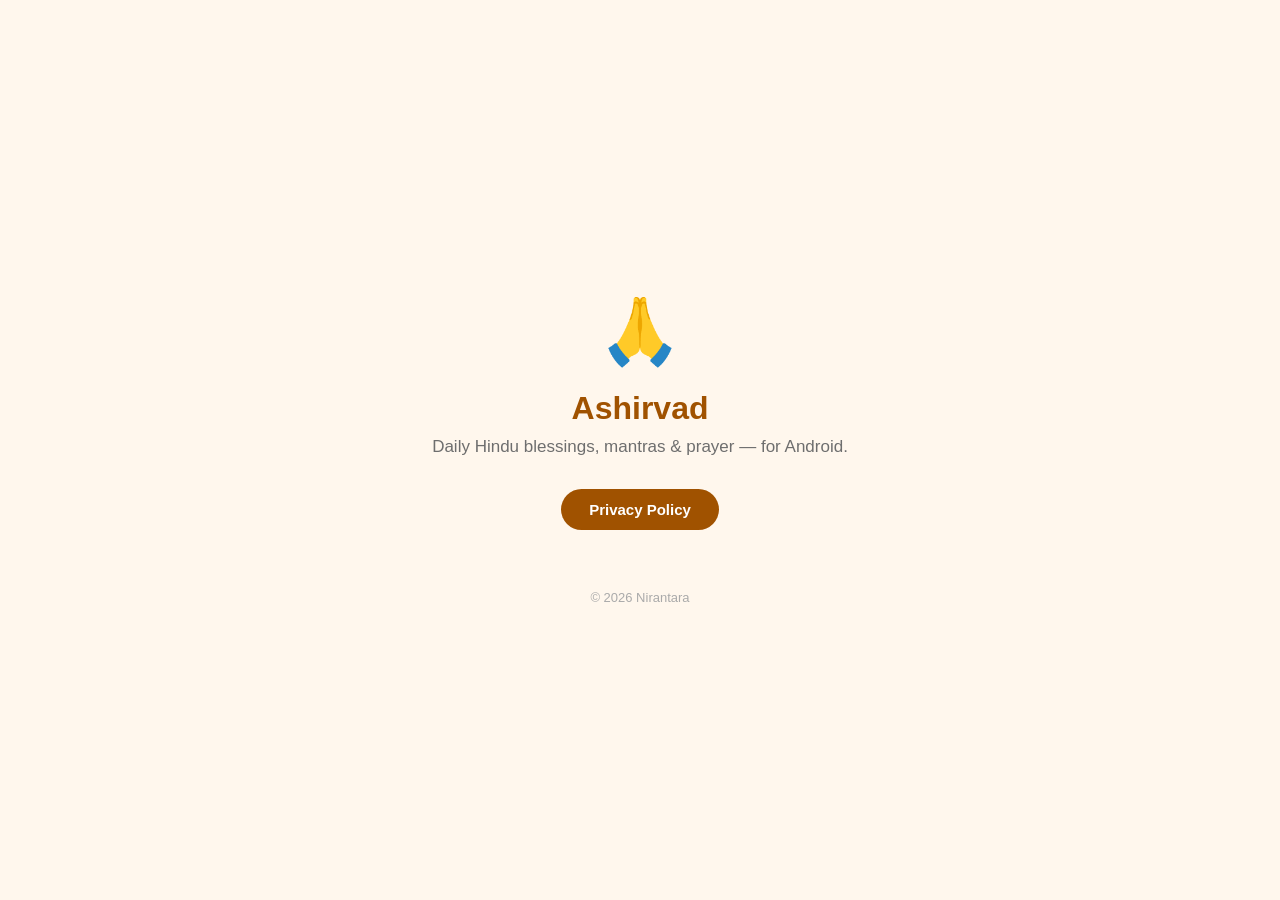
==== index.html @ 9d5309eb "Move privacy policy to /ashirvad/privacy/" ====
<!DOCTYPE html>
<html lang="en">
<head>
  <meta charset="UTF-8" />
  <meta name="viewport" content="width=device-width, initial-scale=1.0" />
  <title>Nirantara — Ashirvad Daily Blessings</title>
  <style>
    *, *::before, *::after { box-sizing: border-box; margin: 0; padding: 0; }
    body {
      font-family: -apple-system, BlinkMacSystemFont, 'Segoe UI', Roboto, sans-serif;
      background: #FFF7ED;
      color: #1A1A1A;
      min-height: 100vh;
      display: flex;
      flex-direction: column;
      align-items: center;
      justify-content: center;
      text-align: center;
      padding: 40px 24px;
    }
    .emoji { font-size: 64px; margin-bottom: 20px; }
    h1 { font-size: 32px; font-weight: 700; color: #A05200; margin-bottom: 10px; }
    p { font-size: 17px; color: #6E6E6E; margin-bottom: 32px; }
    a {
      display: inline-block;
      background: #A05200;
      color: #fff;
      padding: 12px 28px;
      border-radius: 999px;
      text-decoration: none;
      font-size: 15px;
      font-weight: 600;
    }
    footer { margin-top: 60px; font-size: 13px; color: #AAAAAA; }
  </style>
</head>
<body>
  <div class="emoji">🙏</div>
  <h1>Ashirvad</h1>
  <p>Daily Hindu blessings, mantras &amp; prayer — for Android.</p>
  <a href="/ashirvad/privacy/">Privacy Policy</a>
  <footer>© 2026 Nirantara</footer>
</body>
</html>
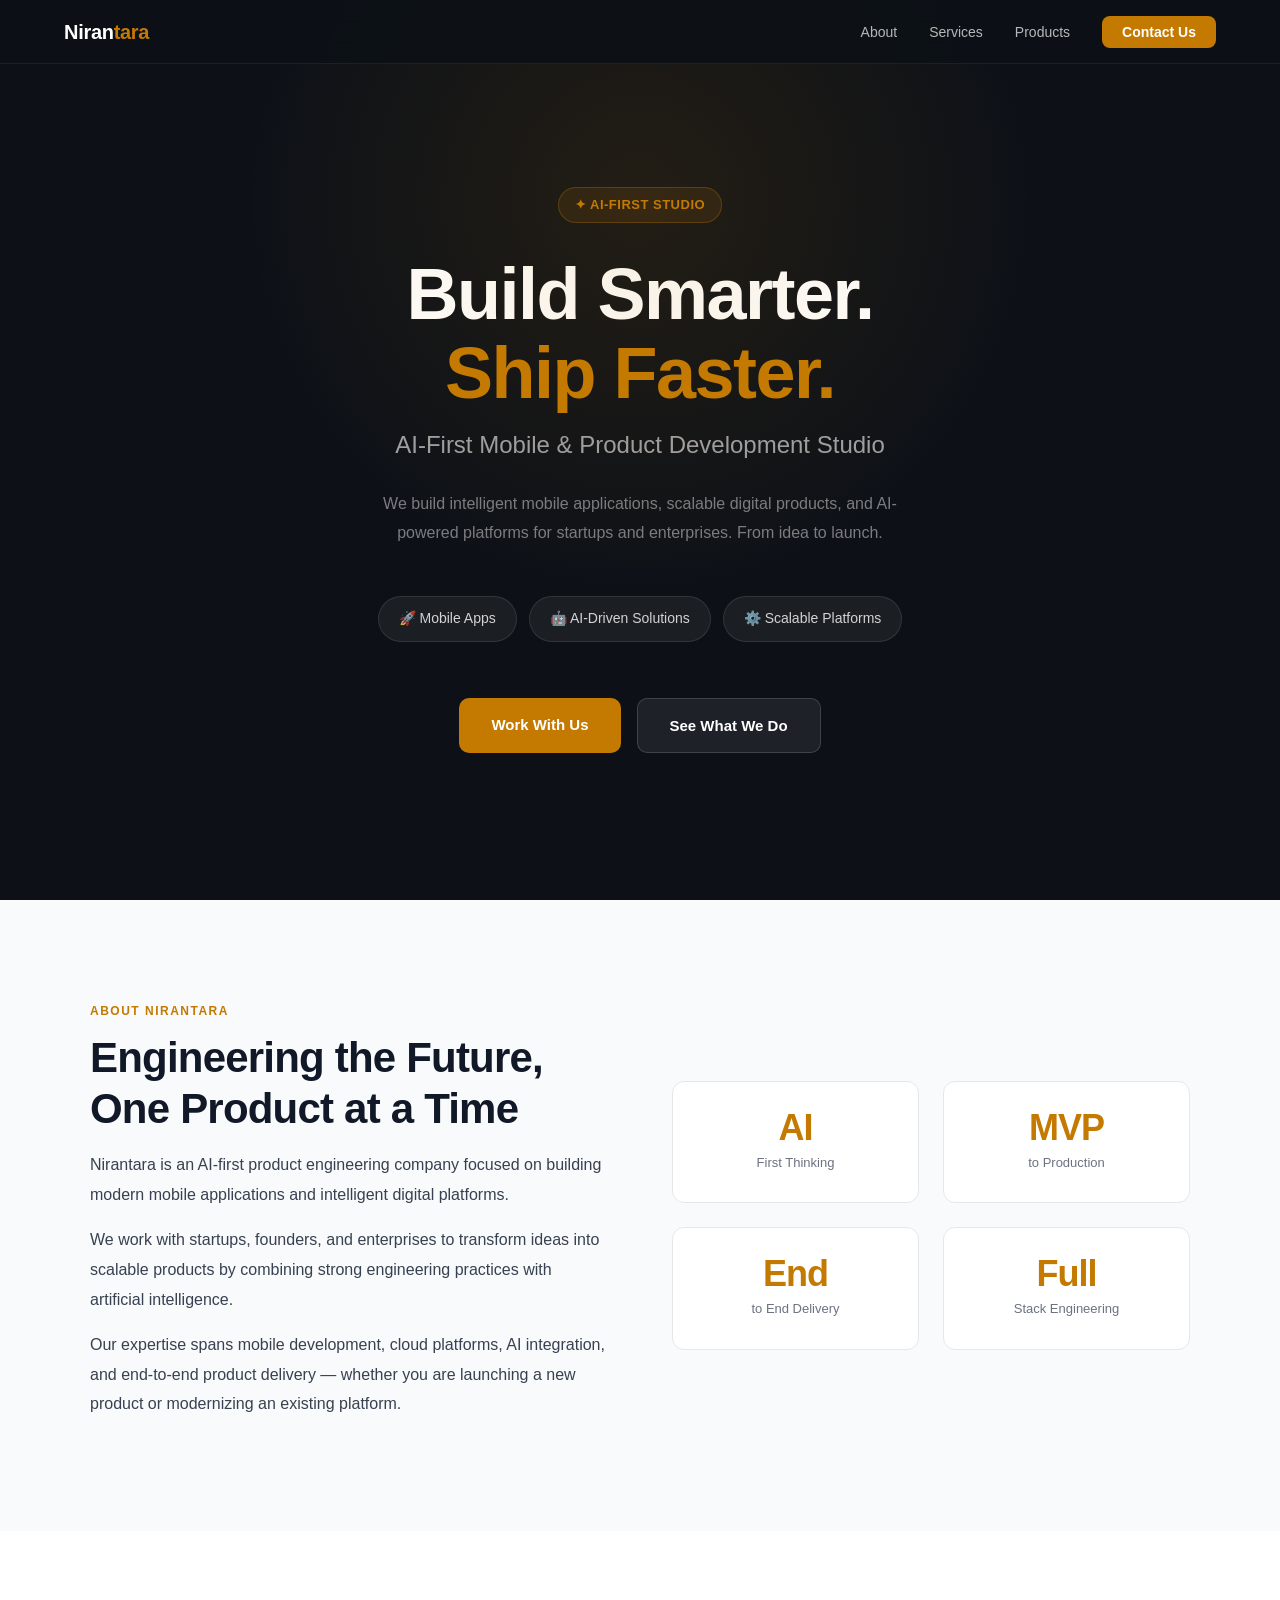
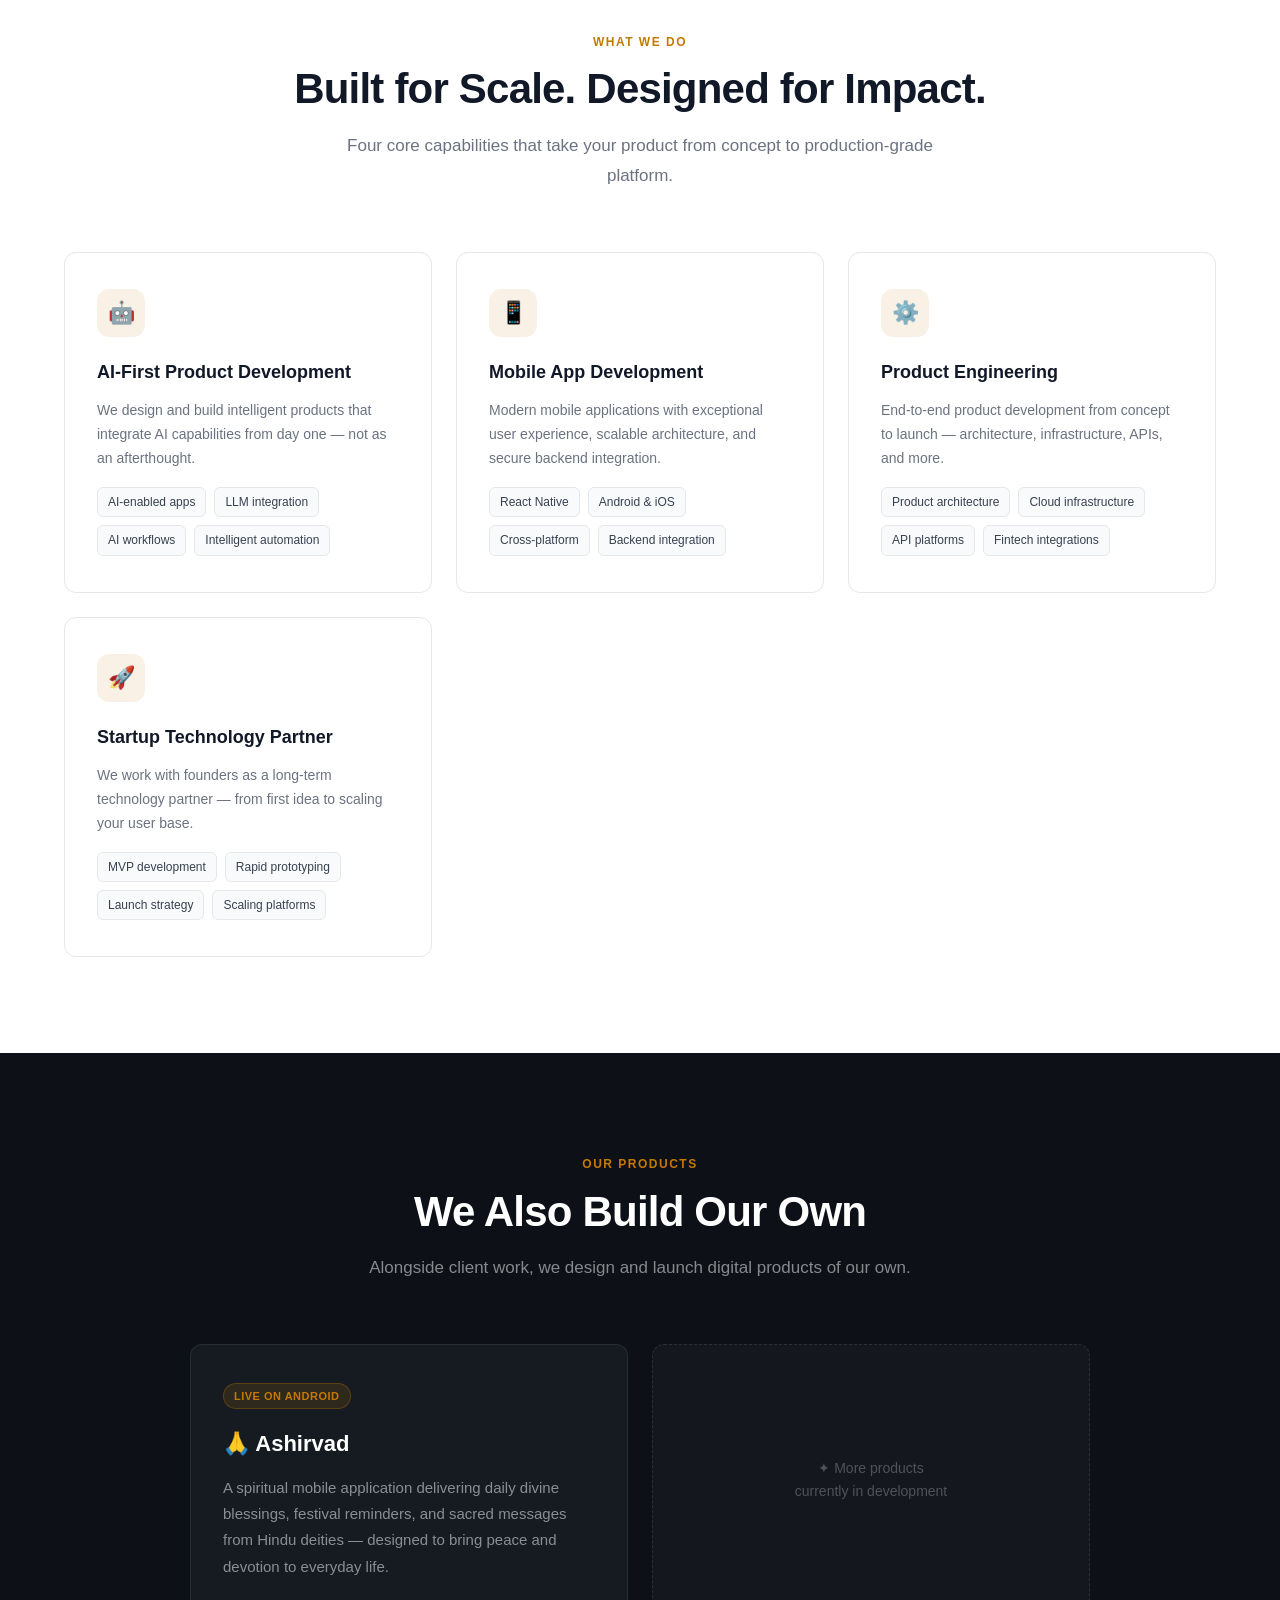
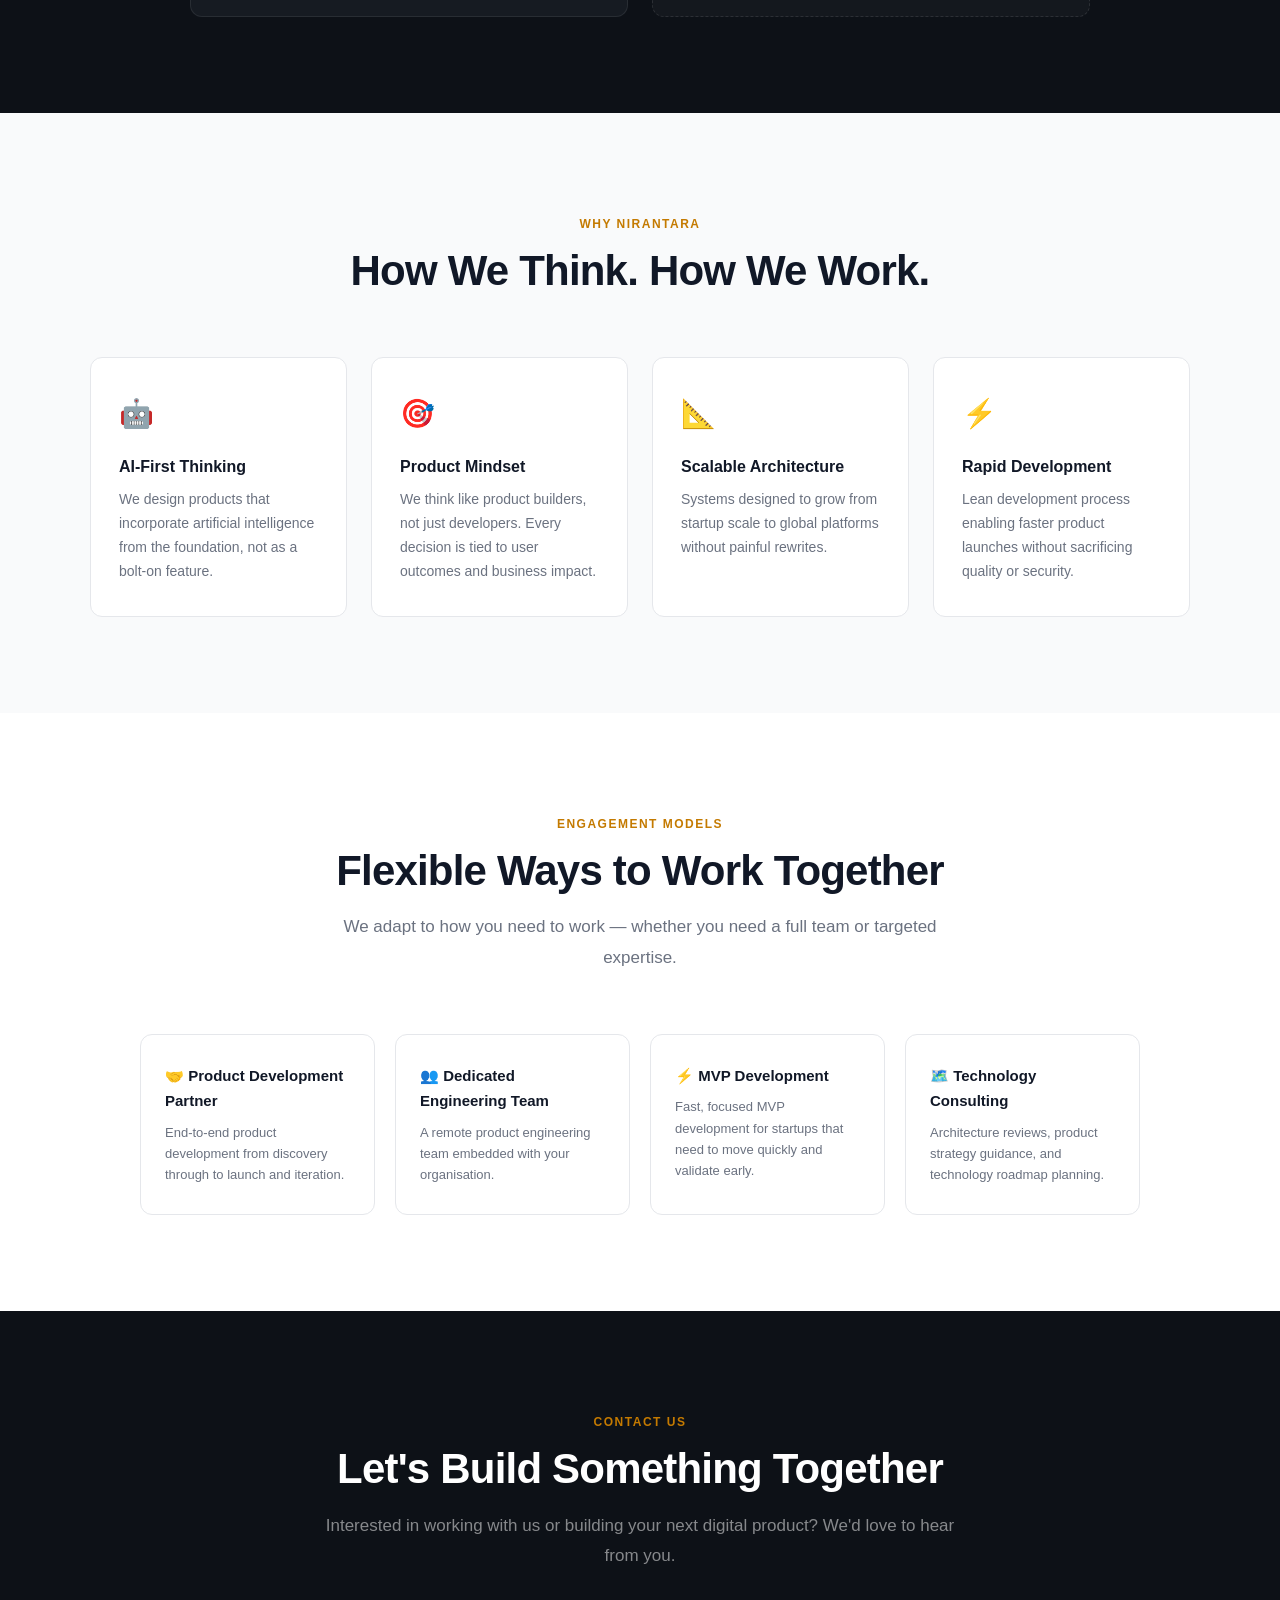
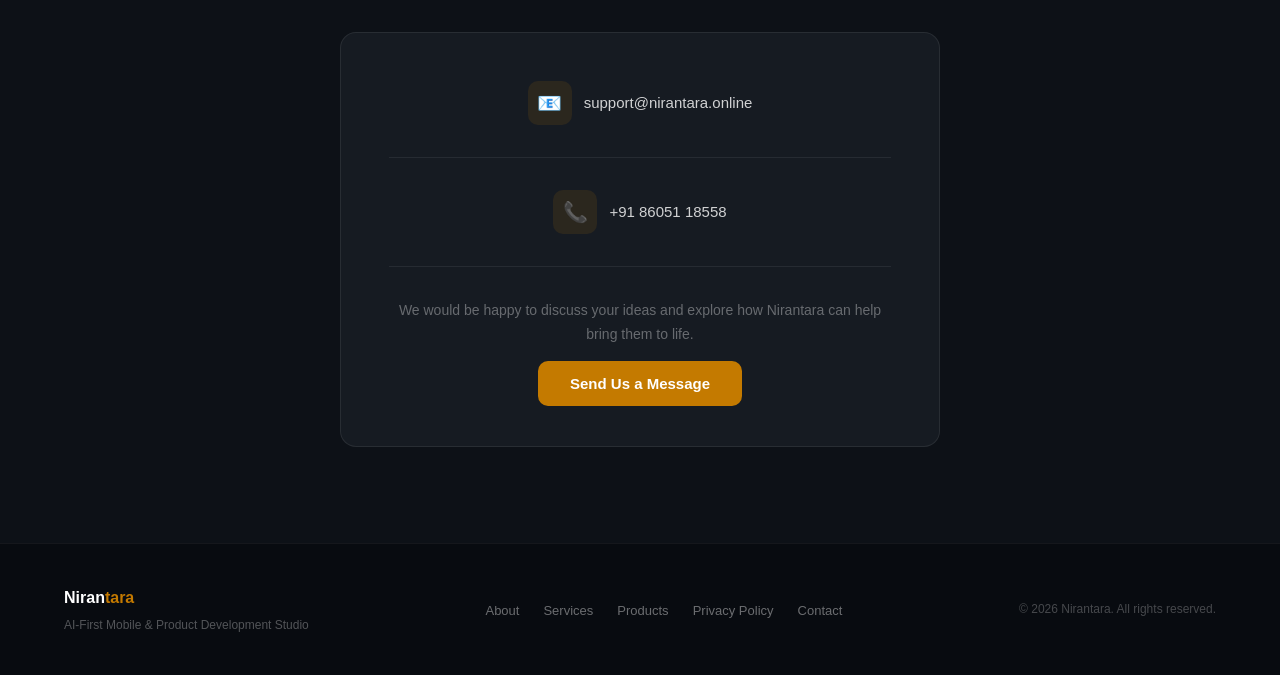
==== commit 745bd225: "Launch Nirantara landing page — AI-First Studio" ====
--- a/index.html
+++ b/index.html
@@ -3,42 +3,848 @@
 <head>
   <meta charset="UTF-8" />
   <meta name="viewport" content="width=device-width, initial-scale=1.0" />
-  <title>Nirantara — Ashirvad Daily Blessings</title>
+  <meta name="description" content="Nirantara — AI-First Mobile & Product Development Studio. We build intelligent mobile applications, scalable digital products, and AI-powered platforms." />
+  <title>Nirantara — AI-First Mobile & Product Development Studio</title>
   <style>
     *, *::before, *::after { box-sizing: border-box; margin: 0; padding: 0; }
+
+    :root {
+      --brand: #C47A00;
+      --brand-dark: #8B5500;
+      --dark: #0D1117;
+      --dark2: #161B22;
+      --dark3: #1F2937;
+      --light: #F9FAFB;
+      --muted: #6B7280;
+      --border: #E5E7EB;
+      --white: #FFFFFF;
+      --radius: 12px;
+    }
+
+    html { scroll-behavior: smooth; }
+
     body {
-      font-family: -apple-system, BlinkMacSystemFont, 'Segoe UI', Roboto, sans-serif;
-      background: #FFF7ED;
-      color: #1A1A1A;
+      font-family: -apple-system, BlinkMacSystemFont, 'Segoe UI', Roboto, 'Helvetica Neue', sans-serif;
+      background: var(--white);
+      color: #111827;
+      line-height: 1.7;
+      -webkit-font-smoothing: antialiased;
+    }
+
+    /* ── NAV ── */
+    nav {
+      position: fixed;
+      top: 0; left: 0; right: 0;
+      z-index: 100;
+      background: rgba(13,17,23,0.95);
+      backdrop-filter: blur(12px);
+      border-bottom: 1px solid rgba(255,255,255,0.07);
+      padding: 0 5%;
+      height: 64px;
+      display: flex;
+      align-items: center;
+      justify-content: space-between;
+    }
+
+    .nav-logo {
+      font-size: 20px;
+      font-weight: 700;
+      color: var(--white);
+      text-decoration: none;
+      letter-spacing: -0.3px;
+    }
+
+    .nav-logo span { color: var(--brand); }
+
+    .nav-links {
+      display: flex;
+      gap: 32px;
+      list-style: none;
+    }
+
+    .nav-links a {
+      color: rgba(255,255,255,0.7);
+      text-decoration: none;
+      font-size: 14px;
+      font-weight: 500;
+      transition: color 0.2s;
+    }
+
+    .nav-links a:hover { color: var(--white); }
+
+    .nav-cta {
+      background: var(--brand);
+      color: var(--white) !important;
+      padding: 8px 20px;
+      border-radius: 8px;
+      font-weight: 600 !important;
+    }
+
+    .nav-cta:hover { background: var(--brand-dark); color: var(--white) !important; }
+
+    /* ── HERO ── */
+    .hero {
+      background: var(--dark);
       min-height: 100vh;
       display: flex;
       flex-direction: column;
       align-items: center;
       justify-content: center;
       text-align: center;
-      padding: 40px 24px;
-    }
-    .emoji { font-size: 64px; margin-bottom: 20px; }
-    h1 { font-size: 32px; font-weight: 700; color: #A05200; margin-bottom: 10px; }
-    p { font-size: 17px; color: #6E6E6E; margin-bottom: 32px; }
-    a {
-      display: inline-block;
-      background: #A05200;
-      color: #fff;
-      padding: 12px 28px;
+      padding: 120px 5% 80px;
+      position: relative;
+      overflow: hidden;
+    }
+
+    .hero::before {
+      content: '';
+      position: absolute;
+      top: -200px; left: 50%;
+      transform: translateX(-50%);
+      width: 800px; height: 800px;
+      background: radial-gradient(ellipse, rgba(196,122,0,0.12) 0%, transparent 70%);
+      pointer-events: none;
+    }
+
+    .hero-badge {
+      display: inline-flex;
+      align-items: center;
+      gap: 8px;
+      background: rgba(196,122,0,0.12);
+      border: 1px solid rgba(196,122,0,0.3);
+      color: var(--brand);
+      font-size: 13px;
+      font-weight: 600;
+      padding: 6px 16px;
       border-radius: 999px;
+      margin-bottom: 32px;
+      letter-spacing: 0.5px;
+      text-transform: uppercase;
+    }
+
+    .hero h1 {
+      font-size: clamp(36px, 6vw, 72px);
+      font-weight: 800;
+      color: var(--white);
+      letter-spacing: -1.5px;
+      line-height: 1.1;
+      margin-bottom: 12px;
+    }
+
+    .hero h1 span { color: var(--brand); }
+
+    .hero-sub {
+      font-size: clamp(18px, 2.5vw, 24px);
+      color: rgba(255,255,255,0.6);
+      font-weight: 400;
+      margin-bottom: 24px;
+      max-width: 640px;
+    }
+
+    .hero-desc {
+      font-size: 16px;
+      color: rgba(255,255,255,0.45);
+      max-width: 560px;
+      margin-bottom: 48px;
+      line-height: 1.8;
+    }
+
+    .hero-pills {
+      display: flex;
+      gap: 12px;
+      flex-wrap: wrap;
+      justify-content: center;
+      margin-bottom: 56px;
+    }
+
+    .hero-pill {
+      background: rgba(255,255,255,0.06);
+      border: 1px solid rgba(255,255,255,0.1);
+      color: rgba(255,255,255,0.8);
+      padding: 10px 20px;
+      border-radius: 999px;
+      font-size: 14px;
+      font-weight: 500;
+    }
+
+    .hero-actions {
+      display: flex;
+      gap: 16px;
+      flex-wrap: wrap;
+      justify-content: center;
+    }
+
+    .btn-primary {
+      background: var(--brand);
+      color: var(--white);
+      padding: 14px 32px;
+      border-radius: 10px;
       text-decoration: none;
       font-size: 15px;
       font-weight: 600;
-    }
-    footer { margin-top: 60px; font-size: 13px; color: #AAAAAA; }
+      transition: background 0.2s, transform 0.15s;
+    }
+
+    .btn-primary:hover { background: var(--brand-dark); transform: translateY(-1px); }
+
+    .btn-ghost {
+      background: rgba(255,255,255,0.07);
+      border: 1px solid rgba(255,255,255,0.15);
+      color: var(--white);
+      padding: 14px 32px;
+      border-radius: 10px;
+      text-decoration: none;
+      font-size: 15px;
+      font-weight: 600;
+      transition: background 0.2s;
+    }
+
+    .btn-ghost:hover { background: rgba(255,255,255,0.12); }
+
+    /* ── SECTION BASE ── */
+    section { padding: 96px 5%; }
+
+    .section-label {
+      display: inline-block;
+      font-size: 12px;
+      font-weight: 700;
+      letter-spacing: 1.5px;
+      text-transform: uppercase;
+      color: var(--brand);
+      margin-bottom: 12px;
+    }
+
+    .section-title {
+      font-size: clamp(28px, 4vw, 42px);
+      font-weight: 800;
+      letter-spacing: -0.8px;
+      line-height: 1.2;
+      margin-bottom: 16px;
+      color: #111827;
+    }
+
+    .section-desc {
+      font-size: 17px;
+      color: var(--muted);
+      max-width: 640px;
+      line-height: 1.8;
+    }
+
+    .section-header { margin-bottom: 60px; }
+
+    .center { text-align: center; }
+    .center .section-desc { margin: 0 auto; }
+
+    /* ── ABOUT ── */
+    .about { background: var(--light); }
+
+    .about-grid {
+      display: grid;
+      grid-template-columns: 1fr 1fr;
+      gap: 64px;
+      align-items: center;
+      max-width: 1100px;
+      margin: 0 auto;
+    }
+
+    .about-text p {
+      font-size: 16px;
+      color: #374151;
+      margin-bottom: 16px;
+      line-height: 1.85;
+    }
+
+    .about-stats {
+      display: grid;
+      grid-template-columns: 1fr 1fr;
+      gap: 24px;
+    }
+
+    .stat-card {
+      background: var(--white);
+      border: 1px solid var(--border);
+      border-radius: var(--radius);
+      padding: 28px 24px;
+      text-align: center;
+    }
+
+    .stat-card .stat-num {
+      font-size: 36px;
+      font-weight: 800;
+      color: var(--brand);
+      letter-spacing: -1px;
+      line-height: 1;
+      margin-bottom: 6px;
+    }
+
+    .stat-card .stat-label {
+      font-size: 13px;
+      color: var(--muted);
+      font-weight: 500;
+    }
+
+    /* ── SERVICES ── */
+    .services-grid {
+      display: grid;
+      grid-template-columns: repeat(auto-fit, minmax(280px, 1fr));
+      gap: 24px;
+      max-width: 1200px;
+      margin: 0 auto;
+    }
+
+    .service-card {
+      background: var(--white);
+      border: 1px solid var(--border);
+      border-radius: var(--radius);
+      padding: 36px 32px;
+      transition: box-shadow 0.2s, border-color 0.2s;
+    }
+
+    .service-card:hover {
+      box-shadow: 0 8px 32px rgba(0,0,0,0.08);
+      border-color: rgba(196,122,0,0.3);
+    }
+
+    .service-icon {
+      width: 48px;
+      height: 48px;
+      background: rgba(196,122,0,0.1);
+      border-radius: 12px;
+      display: flex;
+      align-items: center;
+      justify-content: center;
+      font-size: 22px;
+      margin-bottom: 20px;
+    }
+
+    .service-card h3 {
+      font-size: 18px;
+      font-weight: 700;
+      margin-bottom: 12px;
+      color: #111827;
+    }
+
+    .service-card .desc {
+      font-size: 14px;
+      color: var(--muted);
+      margin-bottom: 16px;
+      line-height: 1.7;
+    }
+
+    .service-tags {
+      display: flex;
+      flex-wrap: wrap;
+      gap: 8px;
+      margin-top: 16px;
+    }
+
+    .tag {
+      background: var(--light);
+      border: 1px solid var(--border);
+      color: #374151;
+      font-size: 12px;
+      font-weight: 500;
+      padding: 4px 10px;
+      border-radius: 6px;
+    }
+
+    /* ── PRODUCTS ── */
+    .products { background: var(--dark); }
+
+    .products .section-title { color: var(--white); }
+    .products .section-desc { color: rgba(255,255,255,0.5); }
+    .products .section-label { color: var(--brand); }
+
+    .products-grid {
+      display: grid;
+      grid-template-columns: repeat(auto-fit, minmax(300px, 1fr));
+      gap: 24px;
+      max-width: 900px;
+      margin: 0 auto;
+    }
+
+    .product-card {
+      background: var(--dark2);
+      border: 1px solid rgba(255,255,255,0.08);
+      border-radius: var(--radius);
+      padding: 36px 32px;
+      transition: border-color 0.2s;
+    }
+
+    .product-card:hover { border-color: rgba(196,122,0,0.4); }
+
+    .product-badge {
+      display: inline-block;
+      background: rgba(196,122,0,0.15);
+      border: 1px solid rgba(196,122,0,0.3);
+      color: var(--brand);
+      font-size: 11px;
+      font-weight: 700;
+      padding: 3px 10px;
+      border-radius: 999px;
+      margin-bottom: 16px;
+      text-transform: uppercase;
+      letter-spacing: 0.5px;
+    }
+
+    .product-card h3 {
+      font-size: 22px;
+      font-weight: 700;
+      color: var(--white);
+      margin-bottom: 12px;
+    }
+
+    .product-card p {
+      font-size: 15px;
+      color: rgba(255,255,255,0.5);
+      line-height: 1.75;
+    }
+
+    .product-coming {
+      background: rgba(255,255,255,0.03);
+      border: 1px dashed rgba(255,255,255,0.1);
+      border-radius: var(--radius);
+      padding: 36px 32px;
+      display: flex;
+      align-items: center;
+      justify-content: center;
+    }
+
+    .product-coming p {
+      font-size: 14px;
+      color: rgba(255,255,255,0.25);
+      text-align: center;
+    }
+
+    /* ── WHY ── */
+    .why { background: var(--light); }
+
+    .why-grid {
+      display: grid;
+      grid-template-columns: repeat(auto-fit, minmax(220px, 1fr));
+      gap: 24px;
+      max-width: 1100px;
+      margin: 0 auto;
+    }
+
+    .why-card {
+      background: var(--white);
+      border: 1px solid var(--border);
+      border-radius: var(--radius);
+      padding: 32px 28px;
+    }
+
+    .why-icon {
+      font-size: 28px;
+      margin-bottom: 16px;
+    }
+
+    .why-card h3 {
+      font-size: 16px;
+      font-weight: 700;
+      margin-bottom: 8px;
+      color: #111827;
+    }
+
+    .why-card p {
+      font-size: 14px;
+      color: var(--muted);
+      line-height: 1.7;
+    }
+
+    /* ── ENGAGEMENT ── */
+    .engagement-grid {
+      display: grid;
+      grid-template-columns: repeat(auto-fit, minmax(220px, 1fr));
+      gap: 20px;
+      max-width: 1000px;
+      margin: 0 auto;
+    }
+
+    .engagement-card {
+      border: 1px solid var(--border);
+      border-radius: var(--radius);
+      padding: 28px 24px;
+      transition: border-color 0.2s, background 0.2s;
+    }
+
+    .engagement-card:hover {
+      background: var(--light);
+      border-color: rgba(196,122,0,0.3);
+    }
+
+    .engagement-card h3 {
+      font-size: 15px;
+      font-weight: 700;
+      color: #111827;
+      margin-bottom: 8px;
+    }
+
+    .engagement-card p {
+      font-size: 13px;
+      color: var(--muted);
+      line-height: 1.65;
+    }
+
+    /* ── CONTACT ── */
+    .contact { background: var(--dark); }
+
+    .contact .section-title { color: var(--white); }
+    .contact .section-desc { color: rgba(255,255,255,0.5); }
+    .contact .section-label { color: var(--brand); }
+
+    .contact-box {
+      max-width: 600px;
+      margin: 0 auto;
+      background: var(--dark2);
+      border: 1px solid rgba(255,255,255,0.08);
+      border-radius: 16px;
+      padding: 48px;
+      text-align: center;
+    }
+
+    .contact-item {
+      display: flex;
+      align-items: center;
+      justify-content: center;
+      gap: 12px;
+      margin-bottom: 20px;
+    }
+
+    .contact-item:last-child { margin-bottom: 0; }
+
+    .contact-icon {
+      font-size: 20px;
+      width: 44px;
+      height: 44px;
+      background: rgba(196,122,0,0.12);
+      border-radius: 10px;
+      display: flex;
+      align-items: center;
+      justify-content: center;
+      flex-shrink: 0;
+    }
+
+    .contact-item a {
+      color: rgba(255,255,255,0.8);
+      text-decoration: none;
+      font-size: 15px;
+      font-weight: 500;
+      transition: color 0.2s;
+    }
+
+    .contact-item a:hover { color: var(--brand); }
+
+    .contact-divider {
+      border: none;
+      border-top: 1px solid rgba(255,255,255,0.07);
+      margin: 32px 0;
+    }
+
+    .contact-cta-text {
+      font-size: 14px;
+      color: rgba(255,255,255,0.35);
+      margin-bottom: 24px;
+    }
+
+    /* ── FOOTER ── */
+    footer {
+      background: #080B10;
+      padding: 40px 5%;
+      display: flex;
+      align-items: center;
+      justify-content: space-between;
+      flex-wrap: wrap;
+      gap: 16px;
+      border-top: 1px solid rgba(255,255,255,0.05);
+    }
+
+    .footer-logo {
+      font-size: 16px;
+      font-weight: 700;
+      color: var(--white);
+      text-decoration: none;
+    }
+
+    .footer-logo span { color: var(--brand); }
+
+    .footer-tagline {
+      font-size: 12px;
+      color: rgba(255,255,255,0.3);
+      margin-top: 4px;
+    }
+
+    .footer-links {
+      display: flex;
+      gap: 24px;
+      list-style: none;
+    }
+
+    .footer-links a {
+      font-size: 13px;
+      color: rgba(255,255,255,0.4);
+      text-decoration: none;
+      transition: color 0.2s;
+    }
+
+    .footer-links a:hover { color: rgba(255,255,255,0.8); }
+
+    .footer-copy {
+      font-size: 12px;
+      color: rgba(255,255,255,0.25);
+    }
+
+    /* ── RESPONSIVE ── */
+    @media (max-width: 768px) {
+      nav { padding: 0 20px; }
+      .nav-links { display: none; }
+      section { padding: 72px 20px; }
+      .about-grid { grid-template-columns: 1fr; gap: 40px; }
+      .about-stats { grid-template-columns: 1fr 1fr; }
+      .contact-box { padding: 32px 24px; }
+      footer { flex-direction: column; text-align: center; align-items: center; }
+      .footer-links { flex-wrap: wrap; justify-content: center; }
+    }
   </style>
 </head>
 <body>
-  <div class="emoji">🙏</div>
-  <h1>Ashirvad</h1>
-  <p>Daily Hindu blessings, mantras &amp; prayer — for Android.</p>
-  <a href="/ashirvad/privacy/">Privacy Policy</a>
-  <footer>© 2026 Nirantara</footer>
+
+<!-- NAV -->
+<nav>
+  <a href="#" class="nav-logo">Niran<span>tara</span></a>
+  <ul class="nav-links">
+    <li><a href="#about">About</a></li>
+    <li><a href="#services">Services</a></li>
+    <li><a href="#products">Products</a></li>
+    <li><a href="#contact" class="nav-cta">Contact Us</a></li>
+  </ul>
+</nav>
+
+<!-- HERO -->
+<section class="hero">
+  <div class="hero-badge">✦ AI-First Studio</div>
+  <h1>Build Smarter.<br><span>Ship Faster.</span></h1>
+  <p class="hero-sub">AI-First Mobile &amp; Product Development Studio</p>
+  <p class="hero-desc">We build intelligent mobile applications, scalable digital products, and AI-powered platforms for startups and enterprises. From idea to launch.</p>
+  <div class="hero-pills">
+    <span class="hero-pill">🚀 Mobile Apps</span>
+    <span class="hero-pill">🤖 AI-Driven Solutions</span>
+    <span class="hero-pill">⚙️ Scalable Platforms</span>
+  </div>
+  <div class="hero-actions">
+    <a href="#contact" class="btn-primary">Work With Us</a>
+    <a href="#services" class="btn-ghost">See What We Do</a>
+  </div>
+</section>
+
+<!-- ABOUT -->
+<section class="about" id="about">
+  <div class="about-grid">
+    <div class="about-text">
+      <span class="section-label">About Nirantara</span>
+      <h2 class="section-title">Engineering the Future,<br>One Product at a Time</h2>
+      <p>Nirantara is an AI-first product engineering company focused on building modern mobile applications and intelligent digital platforms.</p>
+      <p>We work with startups, founders, and enterprises to transform ideas into scalable products by combining strong engineering practices with artificial intelligence.</p>
+      <p>Our expertise spans mobile development, cloud platforms, AI integration, and end-to-end product delivery — whether you are launching a new product or modernizing an existing platform.</p>
+    </div>
+    <div class="about-stats">
+      <div class="stat-card">
+        <div class="stat-num">AI</div>
+        <div class="stat-label">First Thinking</div>
+      </div>
+      <div class="stat-card">
+        <div class="stat-num">MVP</div>
+        <div class="stat-label">to Production</div>
+      </div>
+      <div class="stat-card">
+        <div class="stat-num">End</div>
+        <div class="stat-label">to End Delivery</div>
+      </div>
+      <div class="stat-card">
+        <div class="stat-num">Full</div>
+        <div class="stat-label">Stack Engineering</div>
+      </div>
+    </div>
+  </div>
+</section>
+
+<!-- SERVICES -->
+<section id="services">
+  <div class="section-header center">
+    <span class="section-label">What We Do</span>
+    <h2 class="section-title">Built for Scale. Designed for Impact.</h2>
+    <p class="section-desc">Four core capabilities that take your product from concept to production-grade platform.</p>
+  </div>
+  <div class="services-grid">
+
+    <div class="service-card">
+      <div class="service-icon">🤖</div>
+      <h3>AI-First Product Development</h3>
+      <p class="desc">We design and build intelligent products that integrate AI capabilities from day one — not as an afterthought.</p>
+      <div class="service-tags">
+        <span class="tag">AI-enabled apps</span>
+        <span class="tag">LLM integration</span>
+        <span class="tag">AI workflows</span>
+        <span class="tag">Intelligent automation</span>
+      </div>
+    </div>
+
+    <div class="service-card">
+      <div class="service-icon">📱</div>
+      <h3>Mobile App Development</h3>
+      <p class="desc">Modern mobile applications with exceptional user experience, scalable architecture, and secure backend integration.</p>
+      <div class="service-tags">
+        <span class="tag">React Native</span>
+        <span class="tag">Android &amp; iOS</span>
+        <span class="tag">Cross-platform</span>
+        <span class="tag">Backend integration</span>
+      </div>
+    </div>
+
+    <div class="service-card">
+      <div class="service-icon">⚙️</div>
+      <h3>Product Engineering</h3>
+      <p class="desc">End-to-end product development from concept to launch — architecture, infrastructure, APIs, and more.</p>
+      <div class="service-tags">
+        <span class="tag">Product architecture</span>
+        <span class="tag">Cloud infrastructure</span>
+        <span class="tag">API platforms</span>
+        <span class="tag">Fintech integrations</span>
+      </div>
+    </div>
+
+    <div class="service-card">
+      <div class="service-icon">🚀</div>
+      <h3>Startup Technology Partner</h3>
+      <p class="desc">We work with founders as a long-term technology partner — from first idea to scaling your user base.</p>
+      <div class="service-tags">
+        <span class="tag">MVP development</span>
+        <span class="tag">Rapid prototyping</span>
+        <span class="tag">Launch strategy</span>
+        <span class="tag">Scaling platforms</span>
+      </div>
+    </div>
+
+  </div>
+</section>
+
+<!-- PRODUCTS -->
+<section class="products" id="products">
+  <div class="section-header center">
+    <span class="section-label">Our Products</span>
+    <h2 class="section-title" style="color:#fff;">We Also Build Our Own</h2>
+    <p class="section-desc">Alongside client work, we design and launch digital products of our own.</p>
+  </div>
+  <div class="products-grid">
+
+    <div class="product-card">
+      <span class="product-badge">Live on Android</span>
+      <h3>🙏 Ashirvad</h3>
+      <p>A spiritual mobile application delivering daily divine blessings, festival reminders, and sacred messages from Hindu deities — designed to bring peace and devotion to everyday life.</p>
+    </div>
+
+    <div class="product-coming">
+      <p>✦ More products<br>currently in development</p>
+    </div>
+
+  </div>
+</section>
+
+<!-- WHY -->
+<section class="why" id="why">
+  <div class="section-header center">
+    <span class="section-label">Why Nirantara</span>
+    <h2 class="section-title">How We Think. How We Work.</h2>
+  </div>
+  <div class="why-grid">
+    <div class="why-card">
+      <div class="why-icon">🤖</div>
+      <h3>AI-First Thinking</h3>
+      <p>We design products that incorporate artificial intelligence from the foundation, not as a bolt-on feature.</p>
+    </div>
+    <div class="why-card">
+      <div class="why-icon">🎯</div>
+      <h3>Product Mindset</h3>
+      <p>We think like product builders, not just developers. Every decision is tied to user outcomes and business impact.</p>
+    </div>
+    <div class="why-card">
+      <div class="why-icon">📐</div>
+      <h3>Scalable Architecture</h3>
+      <p>Systems designed to grow from startup scale to global platforms without painful rewrites.</p>
+    </div>
+    <div class="why-card">
+      <div class="why-icon">⚡</div>
+      <h3>Rapid Development</h3>
+      <p>Lean development process enabling faster product launches without sacrificing quality or security.</p>
+    </div>
+  </div>
+</section>
+
+<!-- ENGAGEMENT -->
+<section id="engagement">
+  <div class="section-header center">
+    <span class="section-label">Engagement Models</span>
+    <h2 class="section-title">Flexible Ways to Work Together</h2>
+    <p class="section-desc">We adapt to how you need to work — whether you need a full team or targeted expertise.</p>
+  </div>
+  <div class="engagement-grid">
+    <div class="engagement-card">
+      <h3>🤝 Product Development Partner</h3>
+      <p>End-to-end product development from discovery through to launch and iteration.</p>
+    </div>
+    <div class="engagement-card">
+      <h3>👥 Dedicated Engineering Team</h3>
+      <p>A remote product engineering team embedded with your organisation.</p>
+    </div>
+    <div class="engagement-card">
+      <h3>⚡ MVP Development</h3>
+      <p>Fast, focused MVP development for startups that need to move quickly and validate early.</p>
+    </div>
+    <div class="engagement-card">
+      <h3>🗺️ Technology Consulting</h3>
+      <p>Architecture reviews, product strategy guidance, and technology roadmap planning.</p>
+    </div>
+  </div>
+</section>
+
+<!-- CONTACT -->
+<section class="contact" id="contact">
+  <div class="section-header center">
+    <span class="section-label">Contact Us</span>
+    <h2 class="section-title">Let's Build Something Together</h2>
+    <p class="section-desc">Interested in working with us or building your next digital product? We'd love to hear from you.</p>
+  </div>
+  <div class="contact-box">
+    <div class="contact-item">
+      <div class="contact-icon">📧</div>
+      <a href="mailto:support@nirantara.online">support@nirantara.online</a>
+    </div>
+    <hr class="contact-divider" />
+    <div class="contact-item">
+      <div class="contact-icon">📞</div>
+      <a href="tel:+918605118558">+91 86051 18558</a>
+    </div>
+    <hr class="contact-divider" />
+    <p class="contact-cta-text">We would be happy to discuss your ideas and explore how Nirantara can help bring them to life.</p>
+    <a href="mailto:support@nirantara.online" class="btn-primary">Send Us a Message</a>
+  </div>
+</section>
+
+<!-- FOOTER -->
+<footer>
+  <div>
+    <a href="#" class="footer-logo">Niran<span>tara</span></a>
+    <p class="footer-tagline">AI-First Mobile &amp; Product Development Studio</p>
+  </div>
+  <ul class="footer-links">
+    <li><a href="#about">About</a></li>
+    <li><a href="#services">Services</a></li>
+    <li><a href="#products">Products</a></li>
+    <li><a href="/ashirvad/privacy/">Privacy Policy</a></li>
+    <li><a href="mailto:support@nirantara.online">Contact</a></li>
+  </ul>
+  <p class="footer-copy">© 2026 Nirantara. All rights reserved.</p>
+</footer>
+
 </body>
 </html>
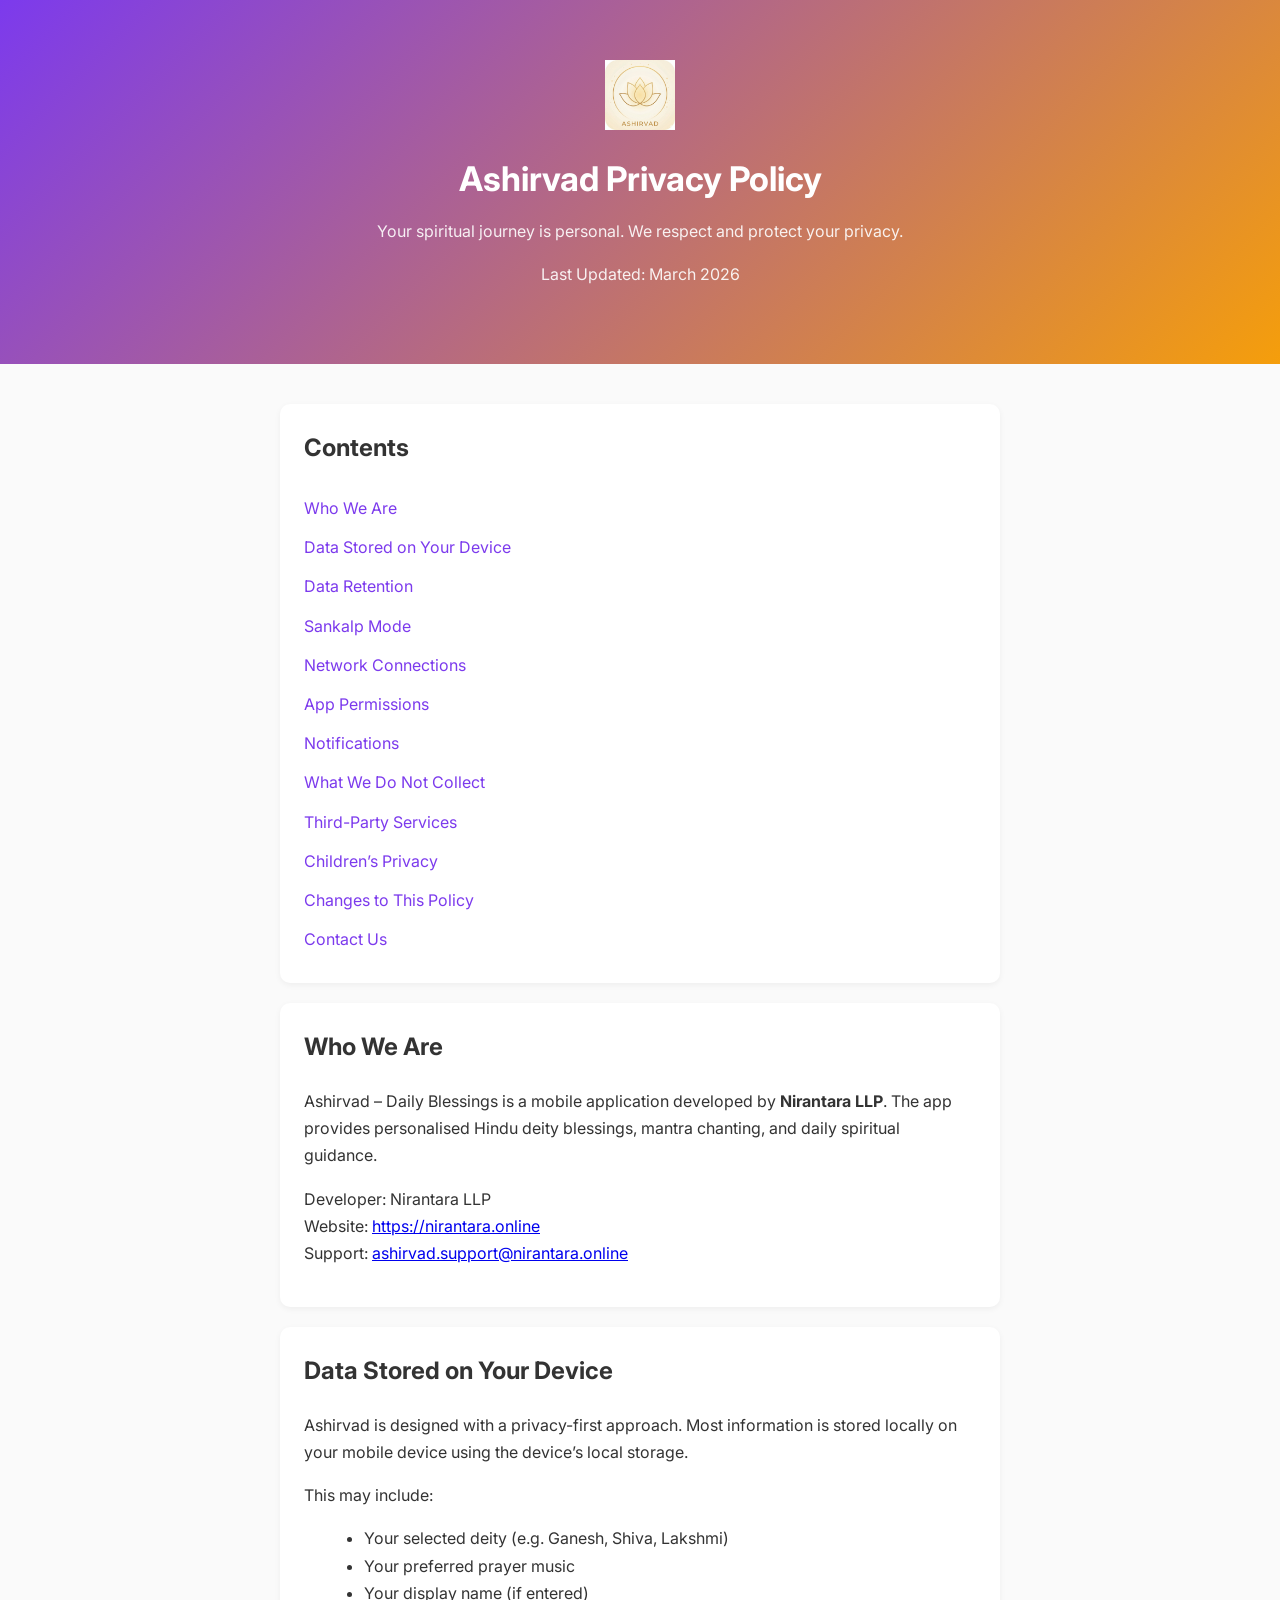
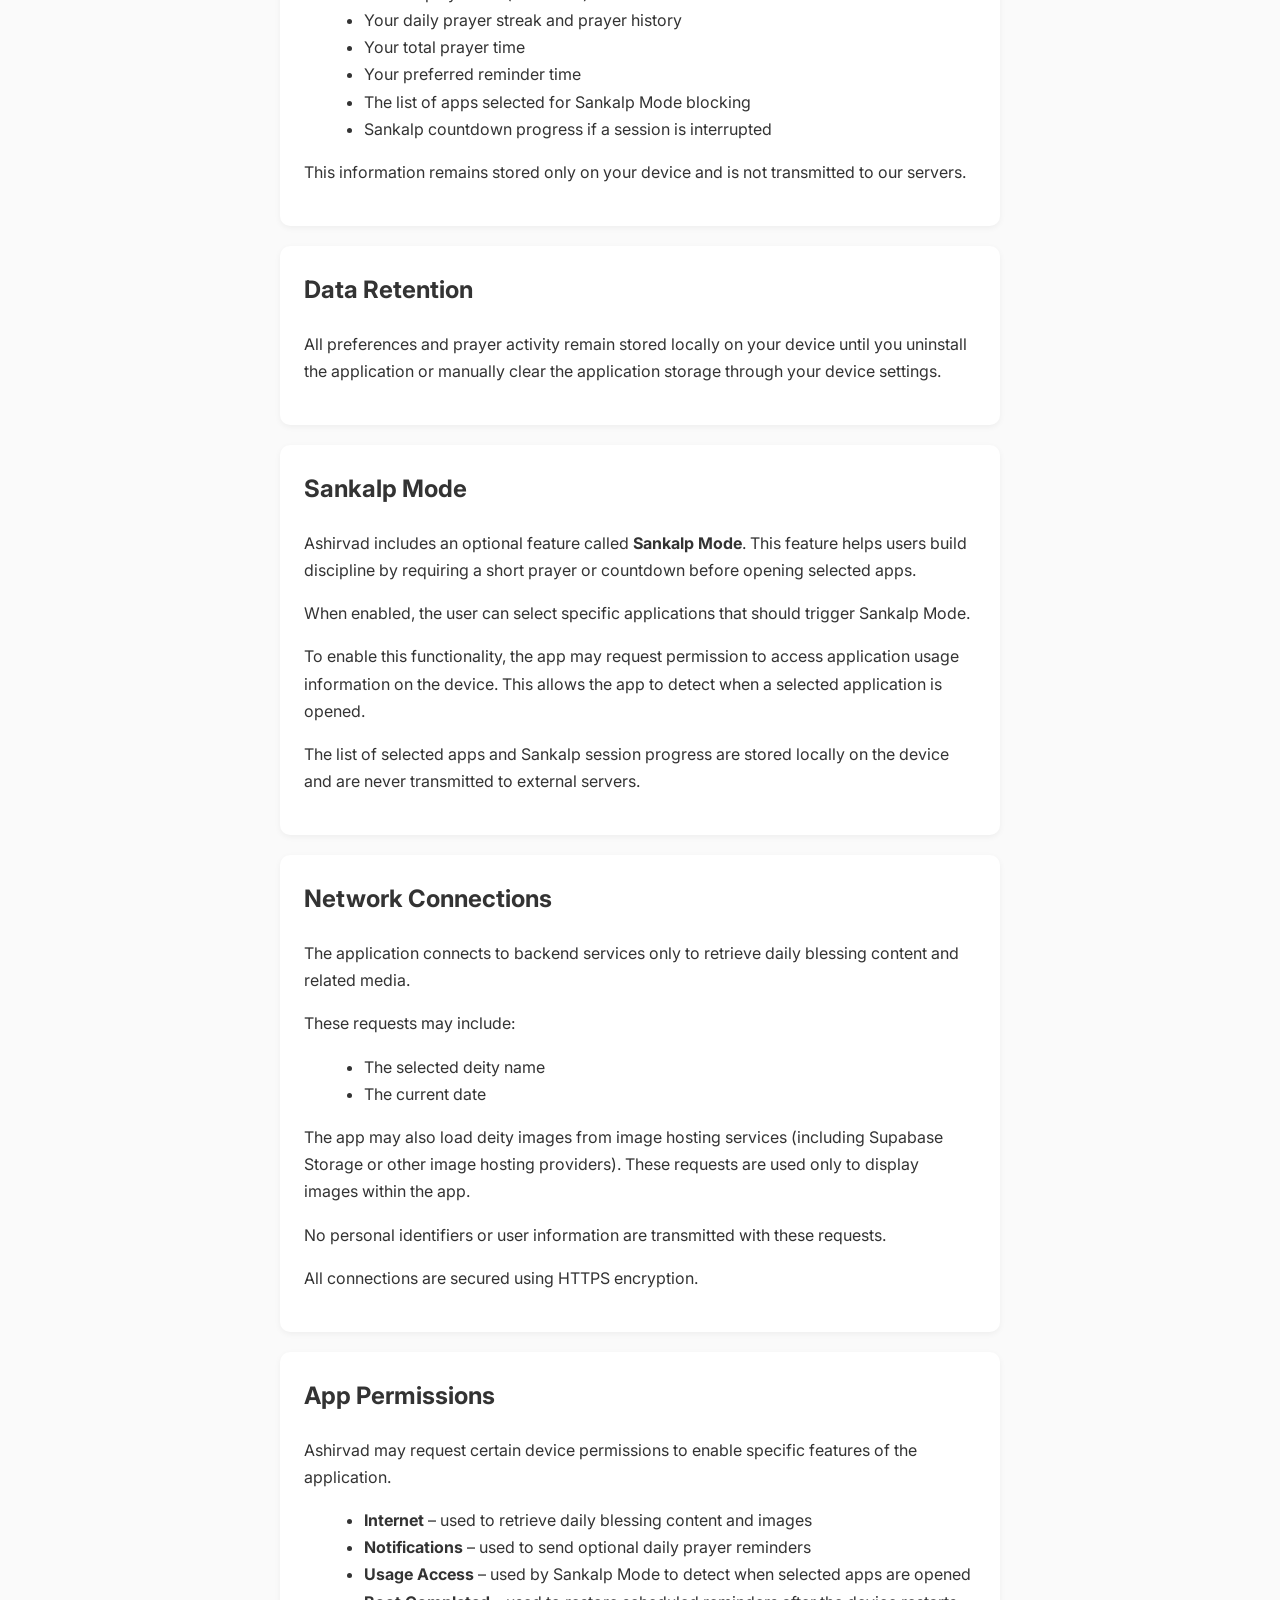
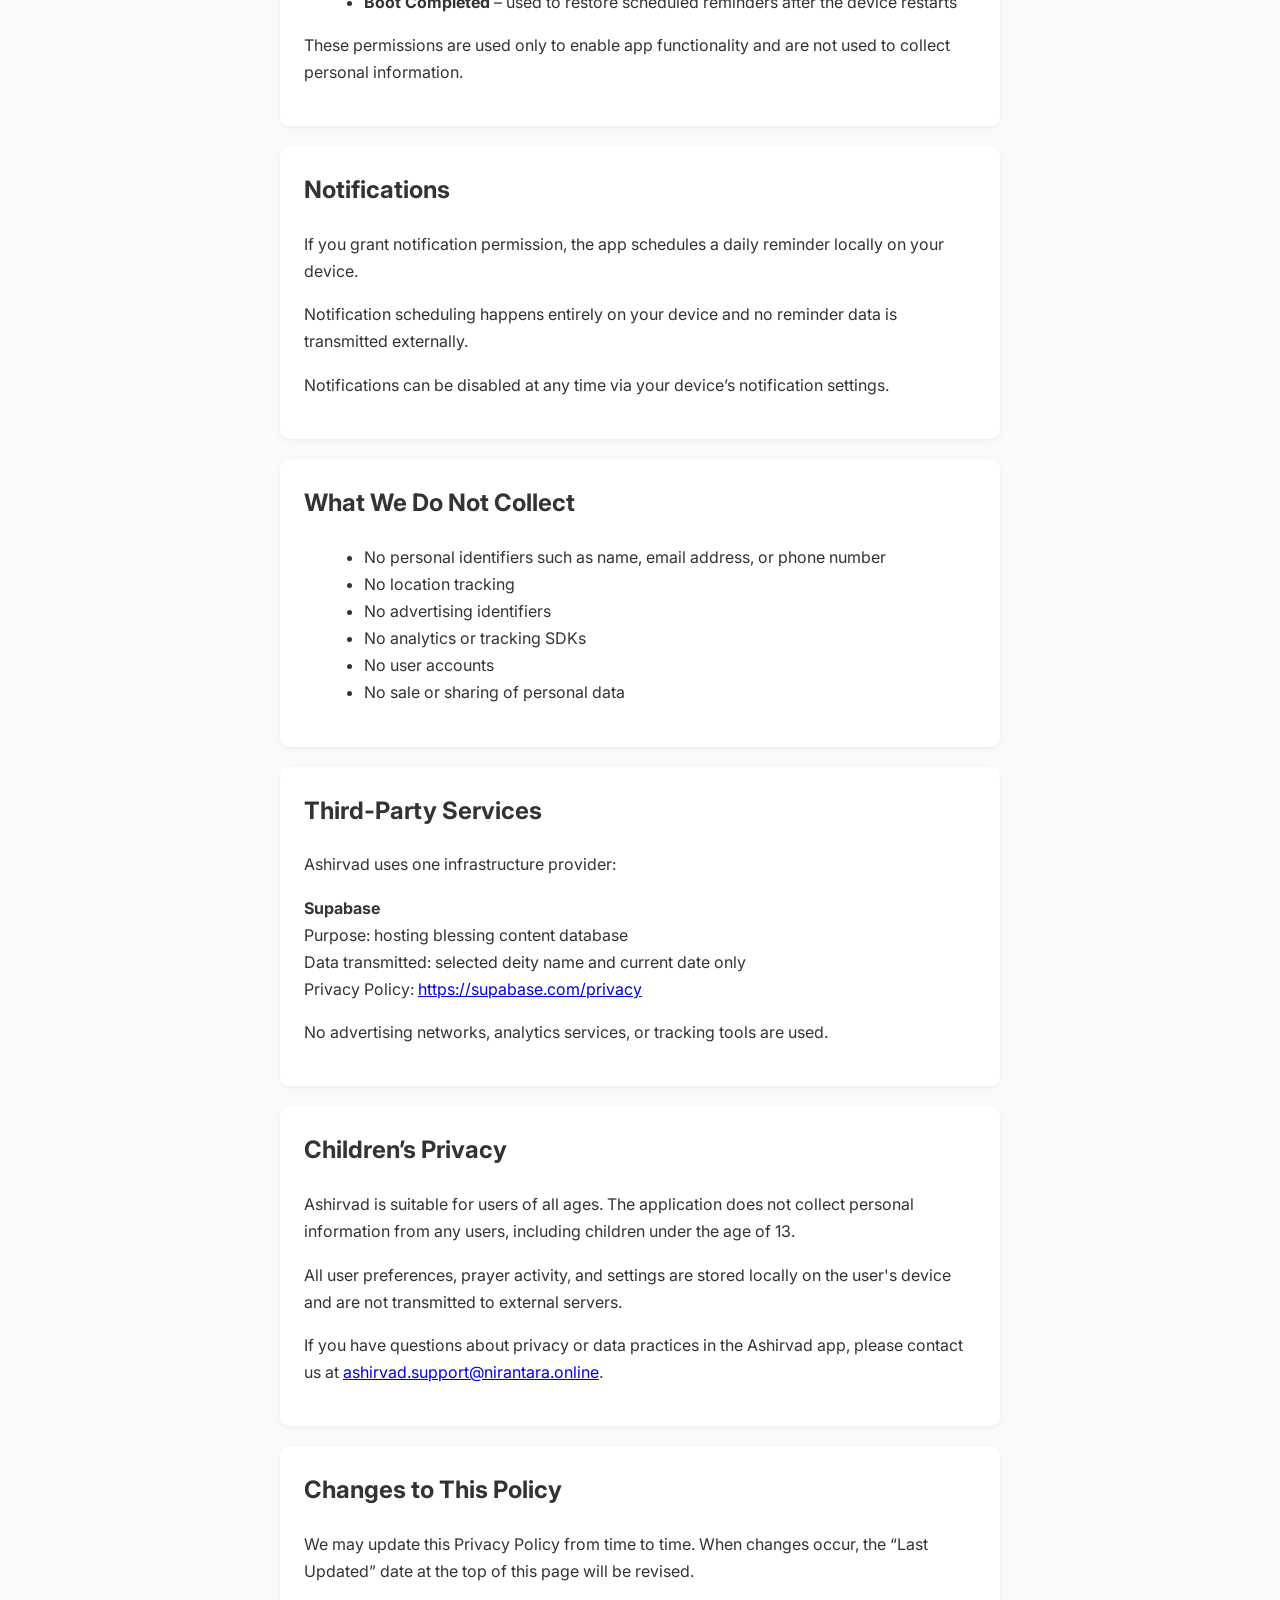
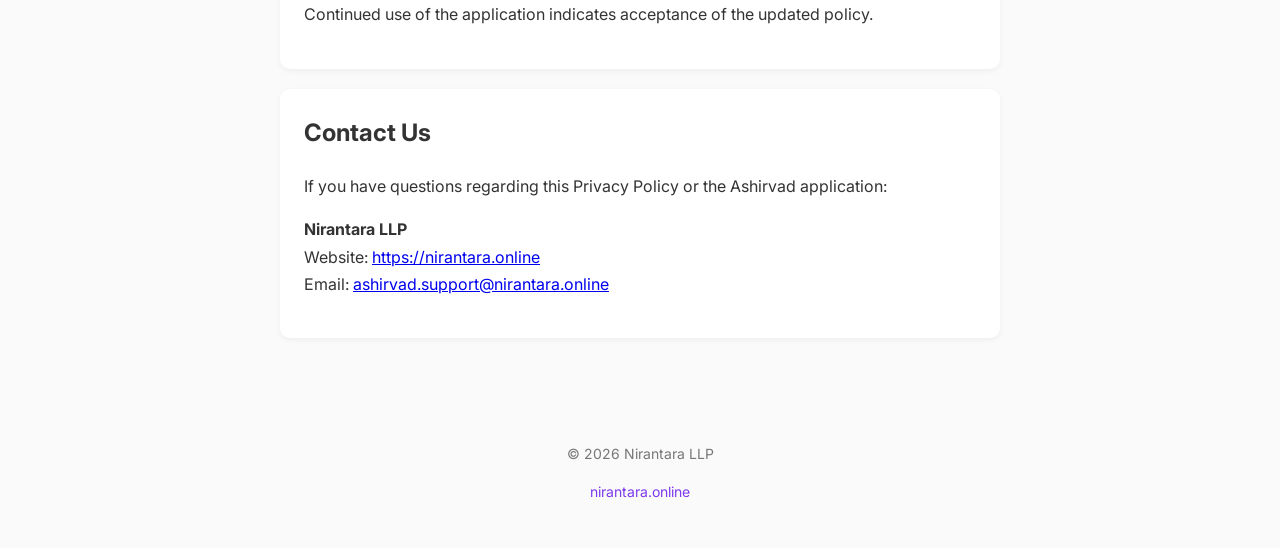
==== commit 1c04af08: "Update privacy policy - add Sankalp Mode, permissions, image loading, logo" ====
--- a/index.html
+++ b/index.html
@@ -1,850 +1,381 @@
 <!DOCTYPE html>
 <html lang="en">
 <head>
-  <meta charset="UTF-8" />
-  <meta name="viewport" content="width=device-width, initial-scale=1.0" />
-  <meta name="description" content="Nirantara — AI-First Mobile & Product Development Studio. We build intelligent mobile applications, scalable digital products, and AI-powered platforms." />
-  <title>Nirantara — AI-First Mobile & Product Development Studio</title>
-  <style>
-    *, *::before, *::after { box-sizing: border-box; margin: 0; padding: 0; }
-
-    :root {
-      --brand: #C47A00;
-      --brand-dark: #8B5500;
-      --dark: #0D1117;
-      --dark2: #161B22;
-      --dark3: #1F2937;
-      --light: #F9FAFB;
-      --muted: #6B7280;
-      --border: #E5E7EB;
-      --white: #FFFFFF;
-      --radius: 12px;
-    }
-
-    html { scroll-behavior: smooth; }
-
-    body {
-      font-family: -apple-system, BlinkMacSystemFont, 'Segoe UI', Roboto, 'Helvetica Neue', sans-serif;
-      background: var(--white);
-      color: #111827;
-      line-height: 1.7;
-      -webkit-font-smoothing: antialiased;
-    }
-
-    /* ── NAV ── */
-    nav {
-      position: fixed;
-      top: 0; left: 0; right: 0;
-      z-index: 100;
-      background: rgba(13,17,23,0.95);
-      backdrop-filter: blur(12px);
-      border-bottom: 1px solid rgba(255,255,255,0.07);
-      padding: 0 5%;
-      height: 64px;
-      display: flex;
-      align-items: center;
-      justify-content: space-between;
-    }
-
-    .nav-logo {
-      font-size: 20px;
-      font-weight: 700;
-      color: var(--white);
-      text-decoration: none;
-      letter-spacing: -0.3px;
-    }
-
-    .nav-logo span { color: var(--brand); }
-
-    .nav-links {
-      display: flex;
-      gap: 32px;
-      list-style: none;
-    }
-
-    .nav-links a {
-      color: rgba(255,255,255,0.7);
-      text-decoration: none;
-      font-size: 14px;
-      font-weight: 500;
-      transition: color 0.2s;
-    }
-
-    .nav-links a:hover { color: var(--white); }
-
-    .nav-cta {
-      background: var(--brand);
-      color: var(--white) !important;
-      padding: 8px 20px;
-      border-radius: 8px;
-      font-weight: 600 !important;
-    }
-
-    .nav-cta:hover { background: var(--brand-dark); color: var(--white) !important; }
-
-    /* ── HERO ── */
-    .hero {
-      background: var(--dark);
-      min-height: 100vh;
-      display: flex;
-      flex-direction: column;
-      align-items: center;
-      justify-content: center;
-      text-align: center;
-      padding: 120px 5% 80px;
-      position: relative;
-      overflow: hidden;
-    }
-
-    .hero::before {
-      content: '';
-      position: absolute;
-      top: -200px; left: 50%;
-      transform: translateX(-50%);
-      width: 800px; height: 800px;
-      background: radial-gradient(ellipse, rgba(196,122,0,0.12) 0%, transparent 70%);
-      pointer-events: none;
-    }
-
-    .hero-badge {
-      display: inline-flex;
-      align-items: center;
-      gap: 8px;
-      background: rgba(196,122,0,0.12);
-      border: 1px solid rgba(196,122,0,0.3);
-      color: var(--brand);
-      font-size: 13px;
-      font-weight: 600;
-      padding: 6px 16px;
-      border-radius: 999px;
-      margin-bottom: 32px;
-      letter-spacing: 0.5px;
-      text-transform: uppercase;
-    }
-
-    .hero h1 {
-      font-size: clamp(36px, 6vw, 72px);
-      font-weight: 800;
-      color: var(--white);
-      letter-spacing: -1.5px;
-      line-height: 1.1;
-      margin-bottom: 12px;
-    }
-
-    .hero h1 span { color: var(--brand); }
-
-    .hero-sub {
-      font-size: clamp(18px, 2.5vw, 24px);
-      color: rgba(255,255,255,0.6);
-      font-weight: 400;
-      margin-bottom: 24px;
-      max-width: 640px;
-    }
-
-    .hero-desc {
-      font-size: 16px;
-      color: rgba(255,255,255,0.45);
-      max-width: 560px;
-      margin-bottom: 48px;
-      line-height: 1.8;
-    }
-
-    .hero-pills {
-      display: flex;
-      gap: 12px;
-      flex-wrap: wrap;
-      justify-content: center;
-      margin-bottom: 56px;
-    }
-
-    .hero-pill {
-      background: rgba(255,255,255,0.06);
-      border: 1px solid rgba(255,255,255,0.1);
-      color: rgba(255,255,255,0.8);
-      padding: 10px 20px;
-      border-radius: 999px;
-      font-size: 14px;
-      font-weight: 500;
-    }
-
-    .hero-actions {
-      display: flex;
-      gap: 16px;
-      flex-wrap: wrap;
-      justify-content: center;
-    }
-
-    .btn-primary {
-      background: var(--brand);
-      color: var(--white);
-      padding: 14px 32px;
-      border-radius: 10px;
-      text-decoration: none;
-      font-size: 15px;
-      font-weight: 600;
-      transition: background 0.2s, transform 0.15s;
-    }
-
-    .btn-primary:hover { background: var(--brand-dark); transform: translateY(-1px); }
-
-    .btn-ghost {
-      background: rgba(255,255,255,0.07);
-      border: 1px solid rgba(255,255,255,0.15);
-      color: var(--white);
-      padding: 14px 32px;
-      border-radius: 10px;
-      text-decoration: none;
-      font-size: 15px;
-      font-weight: 600;
-      transition: background 0.2s;
-    }
-
-    .btn-ghost:hover { background: rgba(255,255,255,0.12); }
-
-    /* ── SECTION BASE ── */
-    section { padding: 96px 5%; }
-
-    .section-label {
-      display: inline-block;
-      font-size: 12px;
-      font-weight: 700;
-      letter-spacing: 1.5px;
-      text-transform: uppercase;
-      color: var(--brand);
-      margin-bottom: 12px;
-    }
-
-    .section-title {
-      font-size: clamp(28px, 4vw, 42px);
-      font-weight: 800;
-      letter-spacing: -0.8px;
-      line-height: 1.2;
-      margin-bottom: 16px;
-      color: #111827;
-    }
-
-    .section-desc {
-      font-size: 17px;
-      color: var(--muted);
-      max-width: 640px;
-      line-height: 1.8;
-    }
-
-    .section-header { margin-bottom: 60px; }
-
-    .center { text-align: center; }
-    .center .section-desc { margin: 0 auto; }
-
-    /* ── ABOUT ── */
-    .about { background: var(--light); }
-
-    .about-grid {
-      display: grid;
-      grid-template-columns: 1fr 1fr;
-      gap: 64px;
-      align-items: center;
-      max-width: 1100px;
-      margin: 0 auto;
-    }
-
-    .about-text p {
-      font-size: 16px;
-      color: #374151;
-      margin-bottom: 16px;
-      line-height: 1.85;
-    }
-
-    .about-stats {
-      display: grid;
-      grid-template-columns: 1fr 1fr;
-      gap: 24px;
-    }
-
-    .stat-card {
-      background: var(--white);
-      border: 1px solid var(--border);
-      border-radius: var(--radius);
-      padding: 28px 24px;
-      text-align: center;
-    }
-
-    .stat-card .stat-num {
-      font-size: 36px;
-      font-weight: 800;
-      color: var(--brand);
-      letter-spacing: -1px;
-      line-height: 1;
-      margin-bottom: 6px;
-    }
-
-    .stat-card .stat-label {
-      font-size: 13px;
-      color: var(--muted);
-      font-weight: 500;
-    }
-
-    /* ── SERVICES ── */
-    .services-grid {
-      display: grid;
-      grid-template-columns: repeat(auto-fit, minmax(280px, 1fr));
-      gap: 24px;
-      max-width: 1200px;
-      margin: 0 auto;
-    }
-
-    .service-card {
-      background: var(--white);
-      border: 1px solid var(--border);
-      border-radius: var(--radius);
-      padding: 36px 32px;
-      transition: box-shadow 0.2s, border-color 0.2s;
-    }
-
-    .service-card:hover {
-      box-shadow: 0 8px 32px rgba(0,0,0,0.08);
-      border-color: rgba(196,122,0,0.3);
-    }
-
-    .service-icon {
-      width: 48px;
-      height: 48px;
-      background: rgba(196,122,0,0.1);
-      border-radius: 12px;
-      display: flex;
-      align-items: center;
-      justify-content: center;
-      font-size: 22px;
-      margin-bottom: 20px;
-    }
-
-    .service-card h3 {
-      font-size: 18px;
-      font-weight: 700;
-      margin-bottom: 12px;
-      color: #111827;
-    }
-
-    .service-card .desc {
-      font-size: 14px;
-      color: var(--muted);
-      margin-bottom: 16px;
-      line-height: 1.7;
-    }
-
-    .service-tags {
-      display: flex;
-      flex-wrap: wrap;
-      gap: 8px;
-      margin-top: 16px;
-    }
-
-    .tag {
-      background: var(--light);
-      border: 1px solid var(--border);
-      color: #374151;
-      font-size: 12px;
-      font-weight: 500;
-      padding: 4px 10px;
-      border-radius: 6px;
-    }
-
-    /* ── PRODUCTS ── */
-    .products { background: var(--dark); }
-
-    .products .section-title { color: var(--white); }
-    .products .section-desc { color: rgba(255,255,255,0.5); }
-    .products .section-label { color: var(--brand); }
-
-    .products-grid {
-      display: grid;
-      grid-template-columns: repeat(auto-fit, minmax(300px, 1fr));
-      gap: 24px;
-      max-width: 900px;
-      margin: 0 auto;
-    }
-
-    .product-card {
-      background: var(--dark2);
-      border: 1px solid rgba(255,255,255,0.08);
-      border-radius: var(--radius);
-      padding: 36px 32px;
-      transition: border-color 0.2s;
-    }
-
-    .product-card:hover { border-color: rgba(196,122,0,0.4); }
-
-    .product-badge {
-      display: inline-block;
-      background: rgba(196,122,0,0.15);
-      border: 1px solid rgba(196,122,0,0.3);
-      color: var(--brand);
-      font-size: 11px;
-      font-weight: 700;
-      padding: 3px 10px;
-      border-radius: 999px;
-      margin-bottom: 16px;
-      text-transform: uppercase;
-      letter-spacing: 0.5px;
-    }
-
-    .product-card h3 {
-      font-size: 22px;
-      font-weight: 700;
-      color: var(--white);
-      margin-bottom: 12px;
-    }
-
-    .product-card p {
-      font-size: 15px;
-      color: rgba(255,255,255,0.5);
-      line-height: 1.75;
-    }
-
-    .product-coming {
-      background: rgba(255,255,255,0.03);
-      border: 1px dashed rgba(255,255,255,0.1);
-      border-radius: var(--radius);
-      padding: 36px 32px;
-      display: flex;
-      align-items: center;
-      justify-content: center;
-    }
-
-    .product-coming p {
-      font-size: 14px;
-      color: rgba(255,255,255,0.25);
-      text-align: center;
-    }
-
-    /* ── WHY ── */
-    .why { background: var(--light); }
-
-    .why-grid {
-      display: grid;
-      grid-template-columns: repeat(auto-fit, minmax(220px, 1fr));
-      gap: 24px;
-      max-width: 1100px;
-      margin: 0 auto;
-    }
-
-    .why-card {
-      background: var(--white);
-      border: 1px solid var(--border);
-      border-radius: var(--radius);
-      padding: 32px 28px;
-    }
-
-    .why-icon {
-      font-size: 28px;
-      margin-bottom: 16px;
-    }
-
-    .why-card h3 {
-      font-size: 16px;
-      font-weight: 700;
-      margin-bottom: 8px;
-      color: #111827;
-    }
-
-    .why-card p {
-      font-size: 14px;
-      color: var(--muted);
-      line-height: 1.7;
-    }
-
-    /* ── ENGAGEMENT ── */
-    .engagement-grid {
-      display: grid;
-      grid-template-columns: repeat(auto-fit, minmax(220px, 1fr));
-      gap: 20px;
-      max-width: 1000px;
-      margin: 0 auto;
-    }
-
-    .engagement-card {
-      border: 1px solid var(--border);
-      border-radius: var(--radius);
-      padding: 28px 24px;
-      transition: border-color 0.2s, background 0.2s;
-    }
-
-    .engagement-card:hover {
-      background: var(--light);
-      border-color: rgba(196,122,0,0.3);
-    }
-
-    .engagement-card h3 {
-      font-size: 15px;
-      font-weight: 700;
-      color: #111827;
-      margin-bottom: 8px;
-    }
-
-    .engagement-card p {
-      font-size: 13px;
-      color: var(--muted);
-      line-height: 1.65;
-    }
-
-    /* ── CONTACT ── */
-    .contact { background: var(--dark); }
-
-    .contact .section-title { color: var(--white); }
-    .contact .section-desc { color: rgba(255,255,255,0.5); }
-    .contact .section-label { color: var(--brand); }
-
-    .contact-box {
-      max-width: 600px;
-      margin: 0 auto;
-      background: var(--dark2);
-      border: 1px solid rgba(255,255,255,0.08);
-      border-radius: 16px;
-      padding: 48px;
-      text-align: center;
-    }
-
-    .contact-item {
-      display: flex;
-      align-items: center;
-      justify-content: center;
-      gap: 12px;
-      margin-bottom: 20px;
-    }
-
-    .contact-item:last-child { margin-bottom: 0; }
-
-    .contact-icon {
-      font-size: 20px;
-      width: 44px;
-      height: 44px;
-      background: rgba(196,122,0,0.12);
-      border-radius: 10px;
-      display: flex;
-      align-items: center;
-      justify-content: center;
-      flex-shrink: 0;
-    }
-
-    .contact-item a {
-      color: rgba(255,255,255,0.8);
-      text-decoration: none;
-      font-size: 15px;
-      font-weight: 500;
-      transition: color 0.2s;
-    }
-
-    .contact-item a:hover { color: var(--brand); }
-
-    .contact-divider {
-      border: none;
-      border-top: 1px solid rgba(255,255,255,0.07);
-      margin: 32px 0;
-    }
-
-    .contact-cta-text {
-      font-size: 14px;
-      color: rgba(255,255,255,0.35);
-      margin-bottom: 24px;
-    }
-
-    /* ── FOOTER ── */
-    footer {
-      background: #080B10;
-      padding: 40px 5%;
-      display: flex;
-      align-items: center;
-      justify-content: space-between;
-      flex-wrap: wrap;
-      gap: 16px;
-      border-top: 1px solid rgba(255,255,255,0.05);
-    }
-
-    .footer-logo {
-      font-size: 16px;
-      font-weight: 700;
-      color: var(--white);
-      text-decoration: none;
-    }
-
-    .footer-logo span { color: var(--brand); }
-
-    .footer-tagline {
-      font-size: 12px;
-      color: rgba(255,255,255,0.3);
-      margin-top: 4px;
-    }
-
-    .footer-links {
-      display: flex;
-      gap: 24px;
-      list-style: none;
-    }
-
-    .footer-links a {
-      font-size: 13px;
-      color: rgba(255,255,255,0.4);
-      text-decoration: none;
-      transition: color 0.2s;
-    }
-
-    .footer-links a:hover { color: rgba(255,255,255,0.8); }
-
-    .footer-copy {
-      font-size: 12px;
-      color: rgba(255,255,255,0.25);
-    }
-
-    /* ── RESPONSIVE ── */
-    @media (max-width: 768px) {
-      nav { padding: 0 20px; }
-      .nav-links { display: none; }
-      section { padding: 72px 20px; }
-      .about-grid { grid-template-columns: 1fr; gap: 40px; }
-      .about-stats { grid-template-columns: 1fr 1fr; }
-      .contact-box { padding: 32px 24px; }
-      footer { flex-direction: column; text-align: center; align-items: center; }
-      .footer-links { flex-wrap: wrap; justify-content: center; }
-    }
-  </style>
+<meta charset="UTF-8">
+<meta name="viewport" content="width=device-width, initial-scale=1.0">
+
+<title>Ashirvad Privacy Policy</title>
+
+<link href="https://fonts.googleapis.com/css2?family=Inter:wght@300;400;500;600&display=swap" rel="stylesheet">
+
+<style>
+
+body{
+font-family:'Inter',sans-serif;
+background:#fafafa;
+margin:0;
+color:#333;
+line-height:1.7;
+}
+
+.header{
+background:linear-gradient(135deg,#7c3aed,#f59e0b);
+color:white;
+text-align:center;
+padding:60px 20px;
+}
+
+.logo{
+width:70px;
+margin-bottom:12px;
+}
+
+.header h1{
+margin:0;
+font-size:34px;
+}
+
+.header p{
+margin-top:10px;
+opacity:0.9;
+}
+
+.container{
+max-width:720px;
+margin:auto;
+padding:40px 20px;
+}
+
+.card{
+background:white;
+padding:24px;
+border-radius:10px;
+margin-bottom:20px;
+box-shadow:0 2px 6px rgba(0,0,0,0.05);
+}
+
+h2{
+margin-top:0;
+}
+
+.toc a{
+display:block;
+padding:6px 0;
+text-decoration:none;
+color:#7c3aed;
+}
+
+.toc a:hover{
+text-decoration:underline;
+}
+
+ul{
+margin-left:20px;
+}
+
+.footer{
+text-align:center;
+padding:30px;
+font-size:14px;
+color:#777;
+}
+
+.footer a{
+color:#7c3aed;
+text-decoration:none;
+}
+
+.footer a:hover{
+text-decoration:underline;
+}
+
+</style>
 </head>
+
 <body>
 
-<!-- NAV -->
-<nav>
-  <a href="#" class="nav-logo">Niran<span>tara</span></a>
-  <ul class="nav-links">
-    <li><a href="#about">About</a></li>
-    <li><a href="#services">Services</a></li>
-    <li><a href="#products">Products</a></li>
-    <li><a href="#contact" class="nav-cta">Contact Us</a></li>
-  </ul>
-</nav>
-
-<!-- HERO -->
-<section class="hero">
-  <div class="hero-badge">✦ AI-First Studio</div>
-  <h1>Build Smarter.<br><span>Ship Faster.</span></h1>
-  <p class="hero-sub">AI-First Mobile &amp; Product Development Studio</p>
-  <p class="hero-desc">We build intelligent mobile applications, scalable digital products, and AI-powered platforms for startups and enterprises. From idea to launch.</p>
-  <div class="hero-pills">
-    <span class="hero-pill">🚀 Mobile Apps</span>
-    <span class="hero-pill">🤖 AI-Driven Solutions</span>
-    <span class="hero-pill">⚙️ Scalable Platforms</span>
-  </div>
-  <div class="hero-actions">
-    <a href="#contact" class="btn-primary">Work With Us</a>
-    <a href="#services" class="btn-ghost">See What We Do</a>
-  </div>
-</section>
-
-<!-- ABOUT -->
-<section class="about" id="about">
-  <div class="about-grid">
-    <div class="about-text">
-      <span class="section-label">About Nirantara</span>
-      <h2 class="section-title">Engineering the Future,<br>One Product at a Time</h2>
-      <p>Nirantara is an AI-first product engineering company focused on building modern mobile applications and intelligent digital platforms.</p>
-      <p>We work with startups, founders, and enterprises to transform ideas into scalable products by combining strong engineering practices with artificial intelligence.</p>
-      <p>Our expertise spans mobile development, cloud platforms, AI integration, and end-to-end product delivery — whether you are launching a new product or modernizing an existing platform.</p>
-    </div>
-    <div class="about-stats">
-      <div class="stat-card">
-        <div class="stat-num">AI</div>
-        <div class="stat-label">First Thinking</div>
-      </div>
-      <div class="stat-card">
-        <div class="stat-num">MVP</div>
-        <div class="stat-label">to Production</div>
-      </div>
-      <div class="stat-card">
-        <div class="stat-num">End</div>
-        <div class="stat-label">to End Delivery</div>
-      </div>
-      <div class="stat-card">
-        <div class="stat-num">Full</div>
-        <div class="stat-label">Stack Engineering</div>
-      </div>
-    </div>
-  </div>
-</section>
-
-<!-- SERVICES -->
-<section id="services">
-  <div class="section-header center">
-    <span class="section-label">What We Do</span>
-    <h2 class="section-title">Built for Scale. Designed for Impact.</h2>
-    <p class="section-desc">Four core capabilities that take your product from concept to production-grade platform.</p>
-  </div>
-  <div class="services-grid">
-
-    <div class="service-card">
-      <div class="service-icon">🤖</div>
-      <h3>AI-First Product Development</h3>
-      <p class="desc">We design and build intelligent products that integrate AI capabilities from day one — not as an afterthought.</p>
-      <div class="service-tags">
-        <span class="tag">AI-enabled apps</span>
-        <span class="tag">LLM integration</span>
-        <span class="tag">AI workflows</span>
-        <span class="tag">Intelligent automation</span>
-      </div>
-    </div>
-
-    <div class="service-card">
-      <div class="service-icon">📱</div>
-      <h3>Mobile App Development</h3>
-      <p class="desc">Modern mobile applications with exceptional user experience, scalable architecture, and secure backend integration.</p>
-      <div class="service-tags">
-        <span class="tag">React Native</span>
-        <span class="tag">Android &amp; iOS</span>
-        <span class="tag">Cross-platform</span>
-        <span class="tag">Backend integration</span>
-      </div>
-    </div>
-
-    <div class="service-card">
-      <div class="service-icon">⚙️</div>
-      <h3>Product Engineering</h3>
-      <p class="desc">End-to-end product development from concept to launch — architecture, infrastructure, APIs, and more.</p>
-      <div class="service-tags">
-        <span class="tag">Product architecture</span>
-        <span class="tag">Cloud infrastructure</span>
-        <span class="tag">API platforms</span>
-        <span class="tag">Fintech integrations</span>
-      </div>
-    </div>
-
-    <div class="service-card">
-      <div class="service-icon">🚀</div>
-      <h3>Startup Technology Partner</h3>
-      <p class="desc">We work with founders as a long-term technology partner — from first idea to scaling your user base.</p>
-      <div class="service-tags">
-        <span class="tag">MVP development</span>
-        <span class="tag">Rapid prototyping</span>
-        <span class="tag">Launch strategy</span>
-        <span class="tag">Scaling platforms</span>
-      </div>
-    </div>
-
-  </div>
-</section>
-
-<!-- PRODUCTS -->
-<section class="products" id="products">
-  <div class="section-header center">
-    <span class="section-label">Our Products</span>
-    <h2 class="section-title" style="color:#fff;">We Also Build Our Own</h2>
-    <p class="section-desc">Alongside client work, we design and launch digital products of our own.</p>
-  </div>
-  <div class="products-grid">
-
-    <div class="product-card">
-      <span class="product-badge">Live on Android</span>
-      <h3>🙏 Ashirvad</h3>
-      <p>A spiritual mobile application delivering daily divine blessings, festival reminders, and sacred messages from Hindu deities — designed to bring peace and devotion to everyday life.</p>
-    </div>
-
-    <div class="product-coming">
-      <p>✦ More products<br>currently in development</p>
-    </div>
-
-  </div>
-</section>
-
-<!-- WHY -->
-<section class="why" id="why">
-  <div class="section-header center">
-    <span class="section-label">Why Nirantara</span>
-    <h2 class="section-title">How We Think. How We Work.</h2>
-  </div>
-  <div class="why-grid">
-    <div class="why-card">
-      <div class="why-icon">🤖</div>
-      <h3>AI-First Thinking</h3>
-      <p>We design products that incorporate artificial intelligence from the foundation, not as a bolt-on feature.</p>
-    </div>
-    <div class="why-card">
-      <div class="why-icon">🎯</div>
-      <h3>Product Mindset</h3>
-      <p>We think like product builders, not just developers. Every decision is tied to user outcomes and business impact.</p>
-    </div>
-    <div class="why-card">
-      <div class="why-icon">📐</div>
-      <h3>Scalable Architecture</h3>
-      <p>Systems designed to grow from startup scale to global platforms without painful rewrites.</p>
-    </div>
-    <div class="why-card">
-      <div class="why-icon">⚡</div>
-      <h3>Rapid Development</h3>
-      <p>Lean development process enabling faster product launches without sacrificing quality or security.</p>
-    </div>
-  </div>
-</section>
-
-<!-- ENGAGEMENT -->
-<section id="engagement">
-  <div class="section-header center">
-    <span class="section-label">Engagement Models</span>
-    <h2 class="section-title">Flexible Ways to Work Together</h2>
-    <p class="section-desc">We adapt to how you need to work — whether you need a full team or targeted expertise.</p>
-  </div>
-  <div class="engagement-grid">
-    <div class="engagement-card">
-      <h3>🤝 Product Development Partner</h3>
-      <p>End-to-end product development from discovery through to launch and iteration.</p>
-    </div>
-    <div class="engagement-card">
-      <h3>👥 Dedicated Engineering Team</h3>
-      <p>A remote product engineering team embedded with your organisation.</p>
-    </div>
-    <div class="engagement-card">
-      <h3>⚡ MVP Development</h3>
-      <p>Fast, focused MVP development for startups that need to move quickly and validate early.</p>
-    </div>
-    <div class="engagement-card">
-      <h3>🗺️ Technology Consulting</h3>
-      <p>Architecture reviews, product strategy guidance, and technology roadmap planning.</p>
-    </div>
-  </div>
-</section>
-
-<!-- CONTACT -->
-<section class="contact" id="contact">
-  <div class="section-header center">
-    <span class="section-label">Contact Us</span>
-    <h2 class="section-title">Let's Build Something Together</h2>
-    <p class="section-desc">Interested in working with us or building your next digital product? We'd love to hear from you.</p>
-  </div>
-  <div class="contact-box">
-    <div class="contact-item">
-      <div class="contact-icon">📧</div>
-      <a href="mailto:support@nirantara.online">support@nirantara.online</a>
-    </div>
-    <hr class="contact-divider" />
-    <div class="contact-item">
-      <div class="contact-icon">📞</div>
-      <a href="tel:+918605118558">+91 86051 18558</a>
-    </div>
-    <hr class="contact-divider" />
-    <p class="contact-cta-text">We would be happy to discuss your ideas and explore how Nirantara can help bring them to life.</p>
-    <a href="mailto:support@nirantara.online" class="btn-primary">Send Us a Message</a>
-  </div>
-</section>
-
-<!-- FOOTER -->
-<footer>
-  <div>
-    <a href="#" class="footer-logo">Niran<span>tara</span></a>
-    <p class="footer-tagline">AI-First Mobile &amp; Product Development Studio</p>
-  </div>
-  <ul class="footer-links">
-    <li><a href="#about">About</a></li>
-    <li><a href="#services">Services</a></li>
-    <li><a href="#products">Products</a></li>
-    <li><a href="/ashirvad/privacy/">Privacy Policy</a></li>
-    <li><a href="mailto:support@nirantara.online">Contact</a></li>
-  </ul>
-  <p class="footer-copy">© 2026 Nirantara. All rights reserved.</p>
-</footer>
+<div class="header">
+
+<img src="./logo.png" class="logo" alt="Ashirvad logo">
+
+<h1>Ashirvad Privacy Policy</h1>
+<p>Your spiritual journey is personal. We respect and protect your privacy.</p>
+<p>Last Updated: March 2026</p>
+
+</div>
+
+<div class="container">
+
+<div class="card toc">
+<h2>Contents</h2>
+
+<a href="#who">Who We Are</a>
+<a href="#device">Data Stored on Your Device</a>
+<a href="#retention">Data Retention</a>
+<a href="#sankalp">Sankalp Mode</a>
+<a href="#network">Network Connections</a>
+<a href="#permissions">App Permissions</a>
+<a href="#notifications">Notifications</a>
+<a href="#notcollect">What We Do Not Collect</a>
+<a href="#thirdparty">Third-Party Services</a>
+<a href="#children">Children’s Privacy</a>
+<a href="#changes">Changes to This Policy</a>
+<a href="#contact">Contact Us</a>
+
+</div>
+
+
+<div class="card" id="who">
+
+<h2>Who We Are</h2>
+
+<p>
+Ashirvad – Daily Blessings is a mobile application developed by <strong>Nirantara LLP</strong>.
+The app provides personalised Hindu deity blessings, mantra chanting, and daily spiritual guidance.
+</p>
+
+<p>
+Developer: Nirantara LLP<br>
+Website: <a href="https://nirantara.online">https://nirantara.online</a><br>
+Support: <a href="mailto:ashirvad.support@nirantara.online">ashirvad.support@nirantara.online</a>
+</p>
+
+</div>
+
+
+<div class="card" id="device">
+
+<h2>Data Stored on Your Device</h2>
+
+<p>
+Ashirvad is designed with a privacy-first approach. Most information is stored locally on your mobile device using the device’s local storage.
+</p>
+
+<p>This may include:</p>
+
+<ul>
+<li>Your selected deity (e.g. Ganesh, Shiva, Lakshmi)</li>
+<li>Your preferred prayer music</li>
+<li>Your display name (if entered)</li>
+<li>Your daily prayer streak and prayer history</li>
+<li>Your total prayer time</li>
+<li>Your preferred reminder time</li>
+<li>The list of apps selected for Sankalp Mode blocking</li>
+<li>Sankalp countdown progress if a session is interrupted</li>
+</ul>
+
+<p>
+This information remains stored only on your device and is not transmitted to our servers.
+</p>
+
+</div>
+
+
+<div class="card" id="retention">
+
+<h2>Data Retention</h2>
+
+<p>
+All preferences and prayer activity remain stored locally on your device until you uninstall the application or manually clear the application storage through your device settings.
+</p>
+
+</div>
+
+
+<div class="card" id="sankalp">
+
+<h2>Sankalp Mode</h2>
+
+<p>
+Ashirvad includes an optional feature called <strong>Sankalp Mode</strong>. This feature helps users build discipline by requiring a short prayer or countdown before opening selected apps.
+</p>
+
+<p>
+When enabled, the user can select specific applications that should trigger Sankalp Mode.
+</p>
+
+<p>
+To enable this functionality, the app may request permission to access application usage information on the device. This allows the app to detect when a selected application is opened.
+</p>
+
+<p>
+The list of selected apps and Sankalp session progress are stored locally on the device and are never transmitted to external servers.
+</p>
+
+</div>
+
+
+<div class="card" id="network">
+
+<h2>Network Connections</h2>
+
+<p>
+The application connects to backend services only to retrieve daily blessing content and related media.
+</p>
+
+<p>
+These requests may include:
+</p>
+
+<ul>
+<li>The selected deity name</li>
+<li>The current date</li>
+</ul>
+
+<p>
+The app may also load deity images from image hosting services (including Supabase Storage or other image hosting providers). These requests are used only to display images within the app.
+</p>
+
+<p>
+No personal identifiers or user information are transmitted with these requests.
+</p>
+
+<p>
+All connections are secured using HTTPS encryption.
+</p>
+
+</div>
+
+
+<div class="card" id="permissions">
+
+<h2>App Permissions</h2>
+
+<p>
+Ashirvad may request certain device permissions to enable specific features of the application.
+</p>
+
+<ul>
+<li><strong>Internet</strong> – used to retrieve daily blessing content and images</li>
+<li><strong>Notifications</strong> – used to send optional daily prayer reminders</li>
+<li><strong>Usage Access</strong> – used by Sankalp Mode to detect when selected apps are opened</li>
+<li><strong>Boot Completed</strong> – used to restore scheduled reminders after the device restarts</li>
+</ul>
+
+<p>
+These permissions are used only to enable app functionality and are not used to collect personal information.
+</p>
+
+</div>
+
+
+<div class="card" id="notifications">
+
+<h2>Notifications</h2>
+
+<p>
+If you grant notification permission, the app schedules a daily reminder locally on your device.
+</p>
+
+<p>
+Notification scheduling happens entirely on your device and no reminder data is transmitted externally.
+</p>
+
+<p>
+Notifications can be disabled at any time via your device’s notification settings.
+</p>
+
+</div>
+
+
+<div class="card" id="notcollect">
+
+<h2>What We Do Not Collect</h2>
+
+<ul>
+<li>No personal identifiers such as name, email address, or phone number</li>
+<li>No location tracking</li>
+<li>No advertising identifiers</li>
+<li>No analytics or tracking SDKs</li>
+<li>No user accounts</li>
+<li>No sale or sharing of personal data</li>
+</ul>
+
+</div>
+
+
+<div class="card" id="thirdparty">
+
+<h2>Third-Party Services</h2>
+
+<p>
+Ashirvad uses one infrastructure provider:
+</p>
+
+<p>
+<strong>Supabase</strong><br>
+Purpose: hosting blessing content database<br>
+Data transmitted: selected deity name and current date only<br>
+Privacy Policy:
+<a href="https://supabase.com/privacy">https://supabase.com/privacy</a>
+</p>
+
+<p>
+No advertising networks, analytics services, or tracking tools are used.
+</p>
+
+</div>
+
+
+<div class="card" id="children">
+
+<h2>Children’s Privacy</h2>
+
+<p>
+Ashirvad is suitable for users of all ages. The application does not collect personal information from any users, including children under the age of 13.
+</p>
+
+<p>
+All user preferences, prayer activity, and settings are stored locally on the user's device and are not transmitted to external servers.
+</p>
+
+<p>
+If you have questions about privacy or data practices in the Ashirvad app, please contact us at
+<a href="mailto:ashirvad.support@nirantara.online">ashirvad.support@nirantara.online</a>.
+</p>
+
+</div>
+
+
+<div class="card" id="changes">
+
+<h2>Changes to This Policy</h2>
+
+<p>
+We may update this Privacy Policy from time to time. When changes occur,
+the “Last Updated” date at the top of this page will be revised.
+</p>
+
+<p>
+Continued use of the application indicates acceptance of the updated policy.
+</p>
+
+</div>
+
+
+<div class="card" id="contact">
+
+<h2>Contact Us</h2>
+
+<p>If you have questions regarding this Privacy Policy or the Ashirvad application:</p>
+
+<p>
+<strong>Nirantara LLP</strong><br>
+Website: <a href="https://nirantara.online">https://nirantara.online</a><br>
+Email: <a href="mailto:ashirvad.support@nirantara.online">ashirvad.support@nirantara.online</a>
+</p>
+
+</div>
+
+</div>
+
+
+<div class="footer">
+
+<p>© 2026 Nirantara LLP</p>
+<p><a href="https://nirantara.online">nirantara.online</a></p>
+
+</div>
 
 </body>
-</html>
+</html>
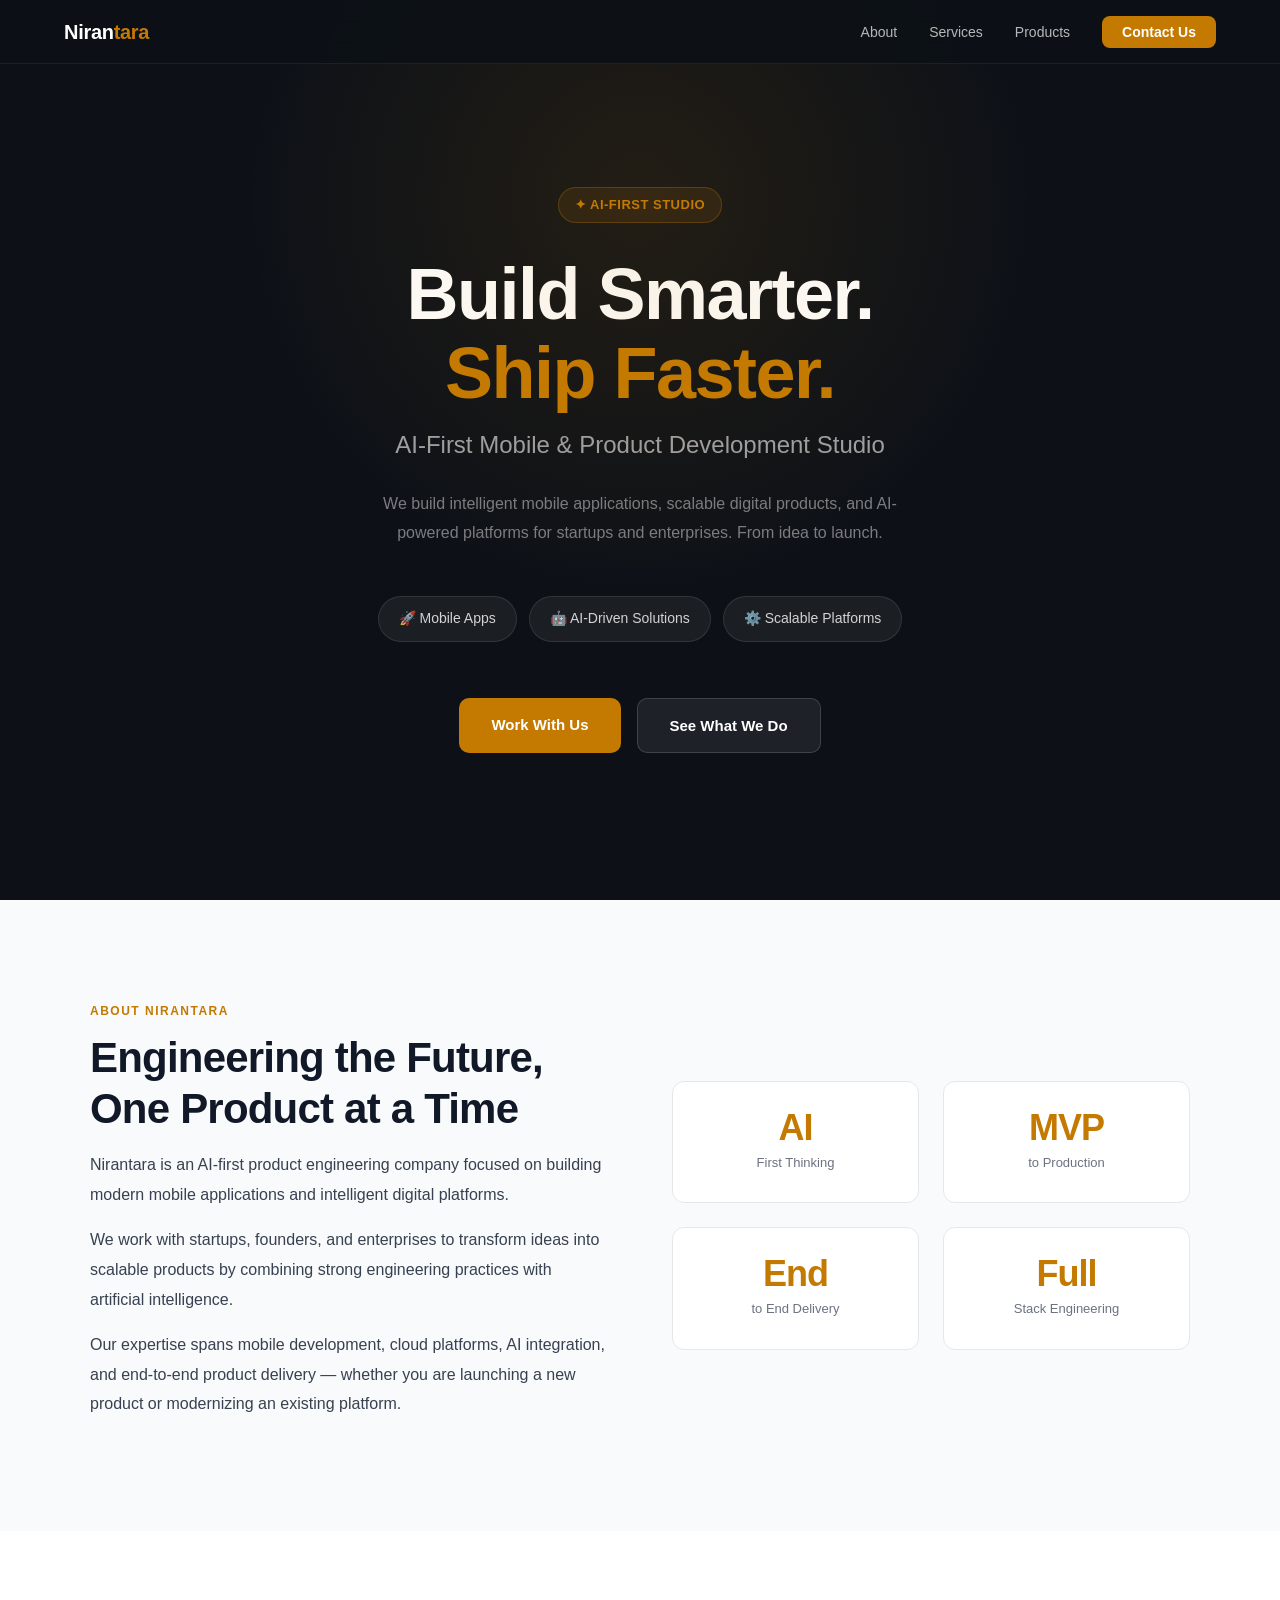
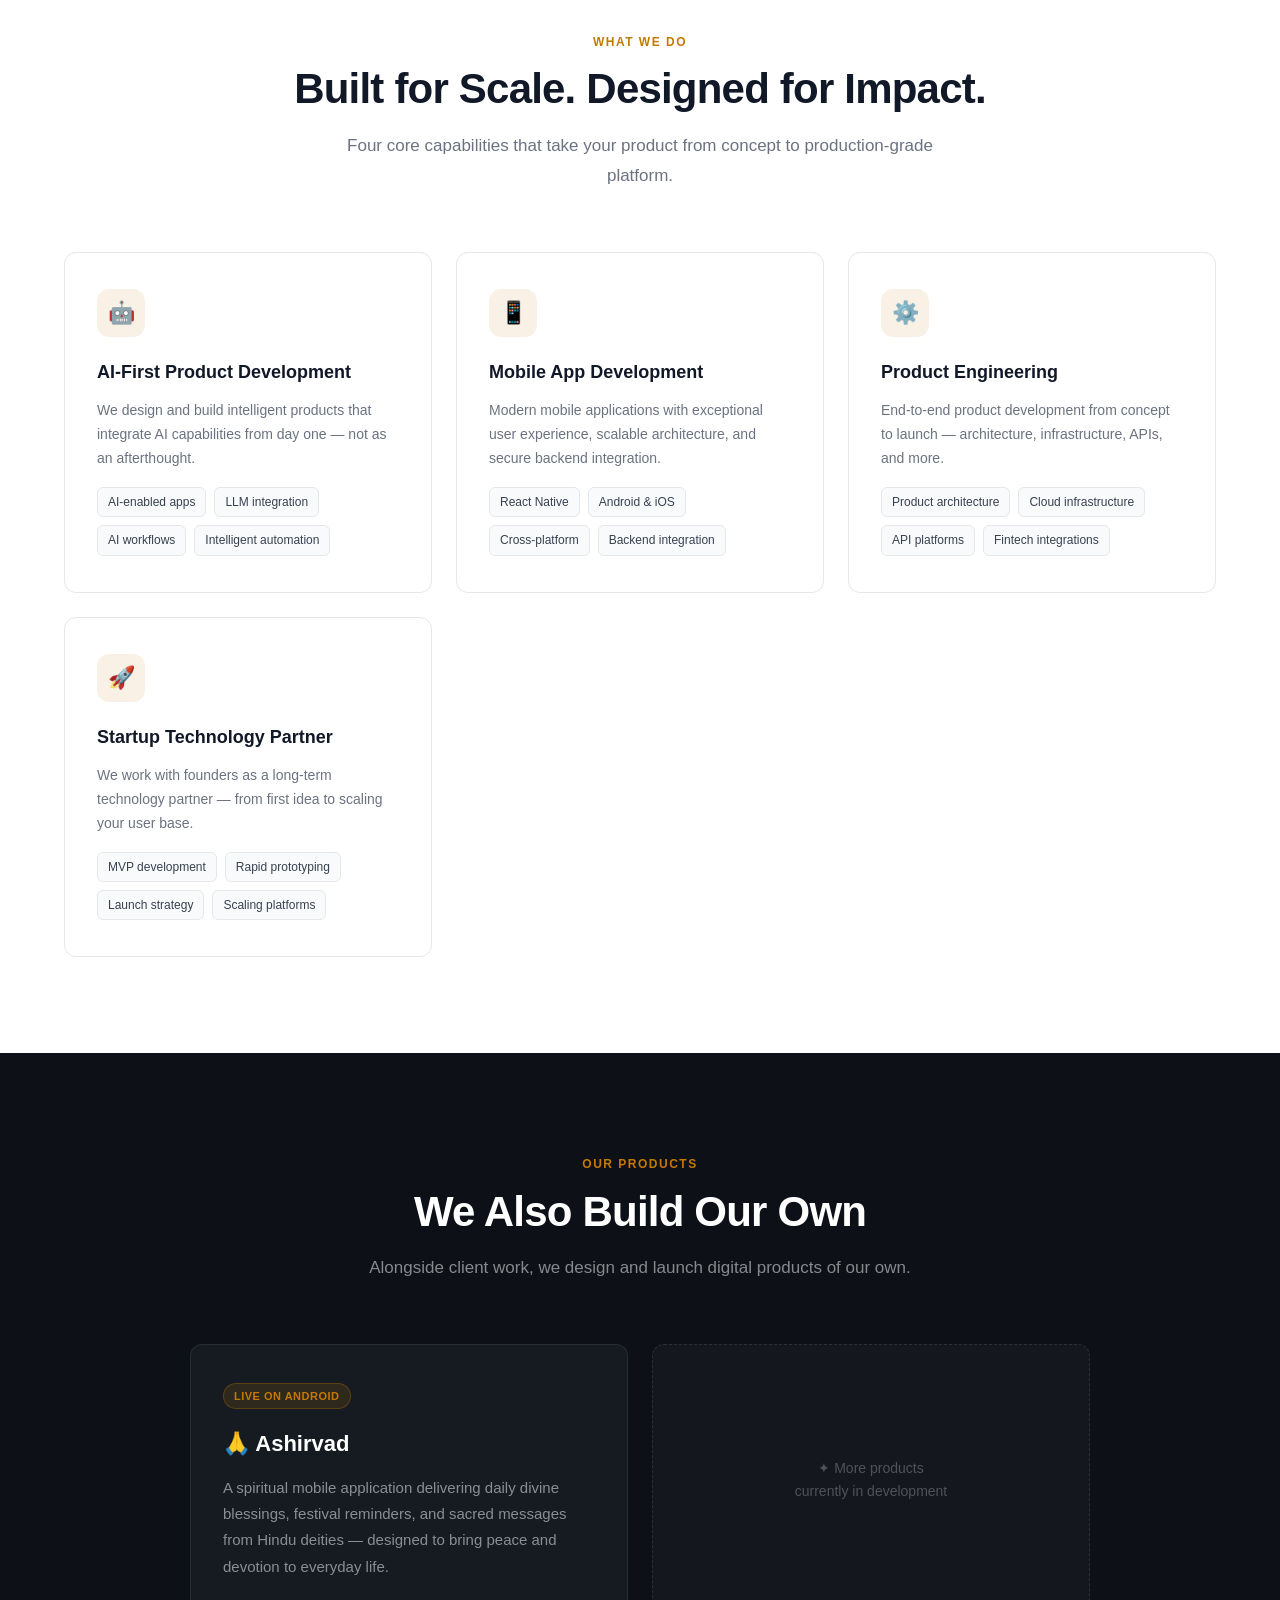
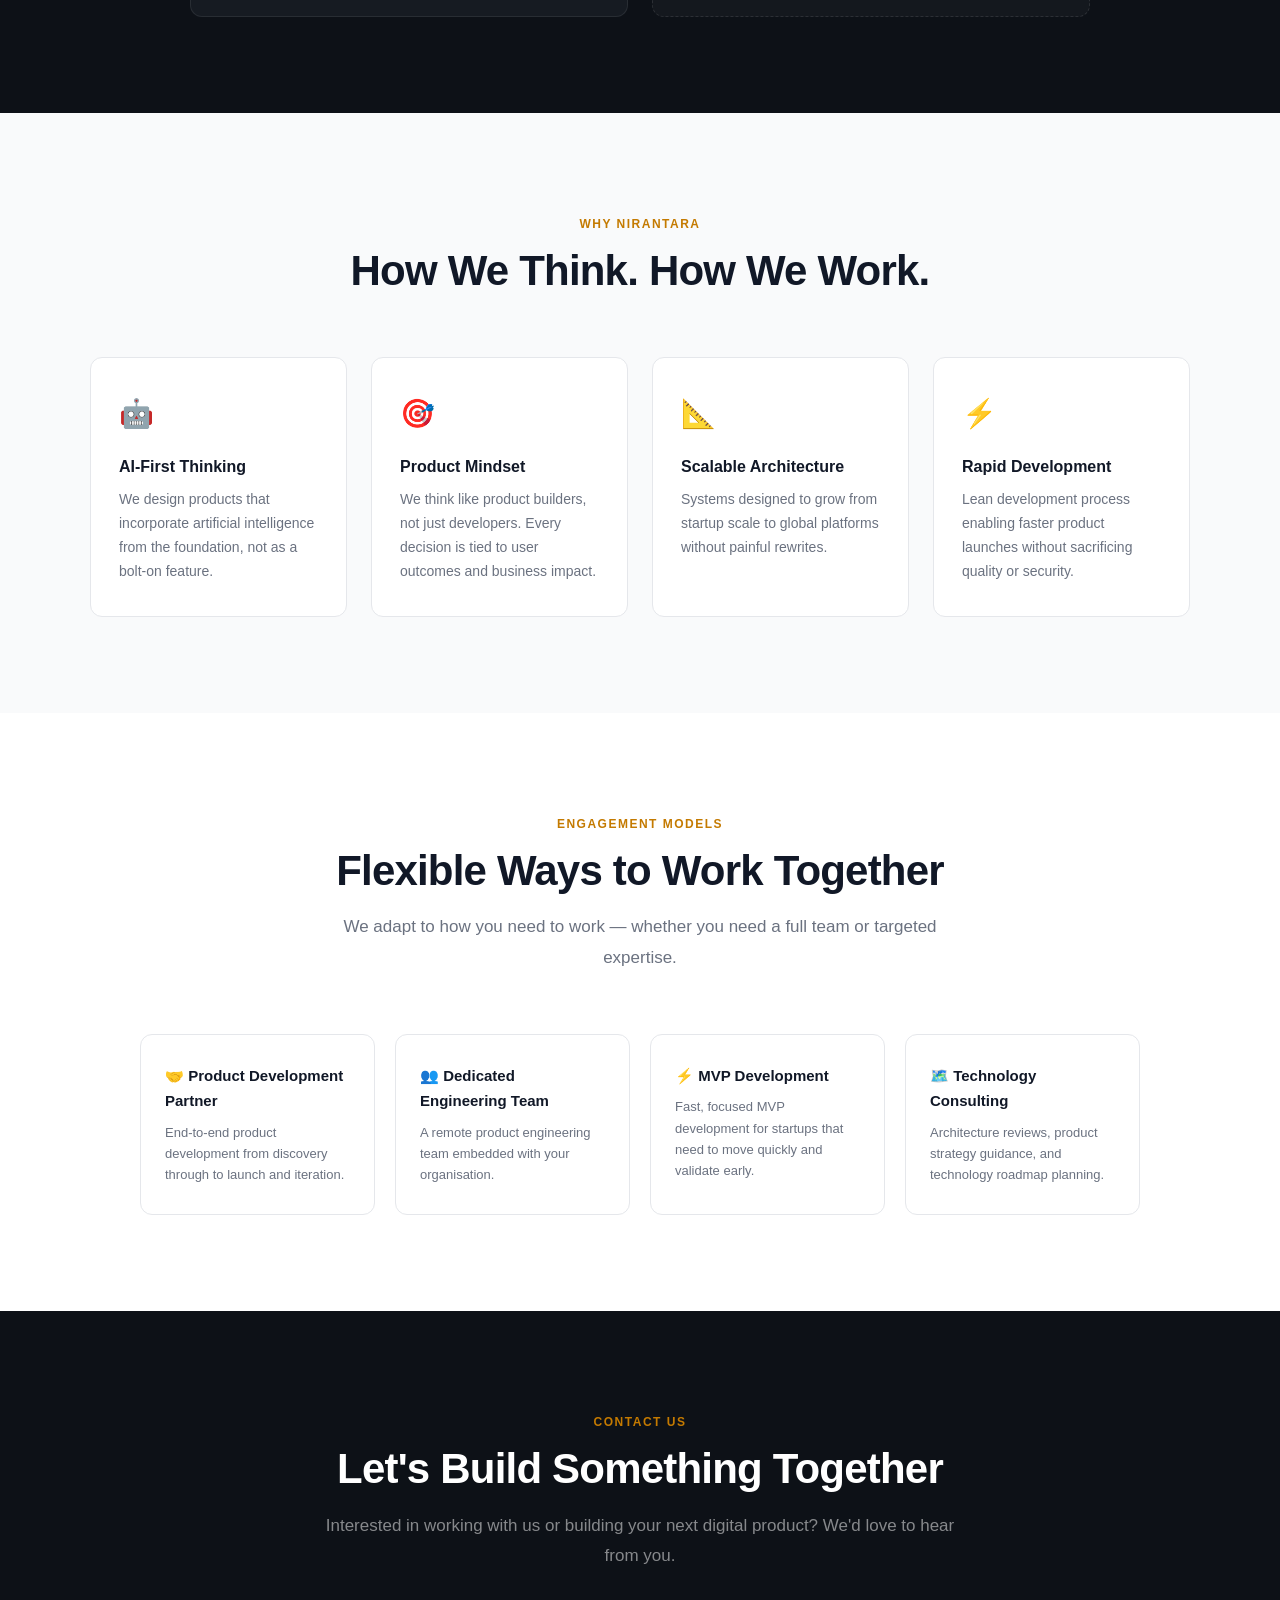
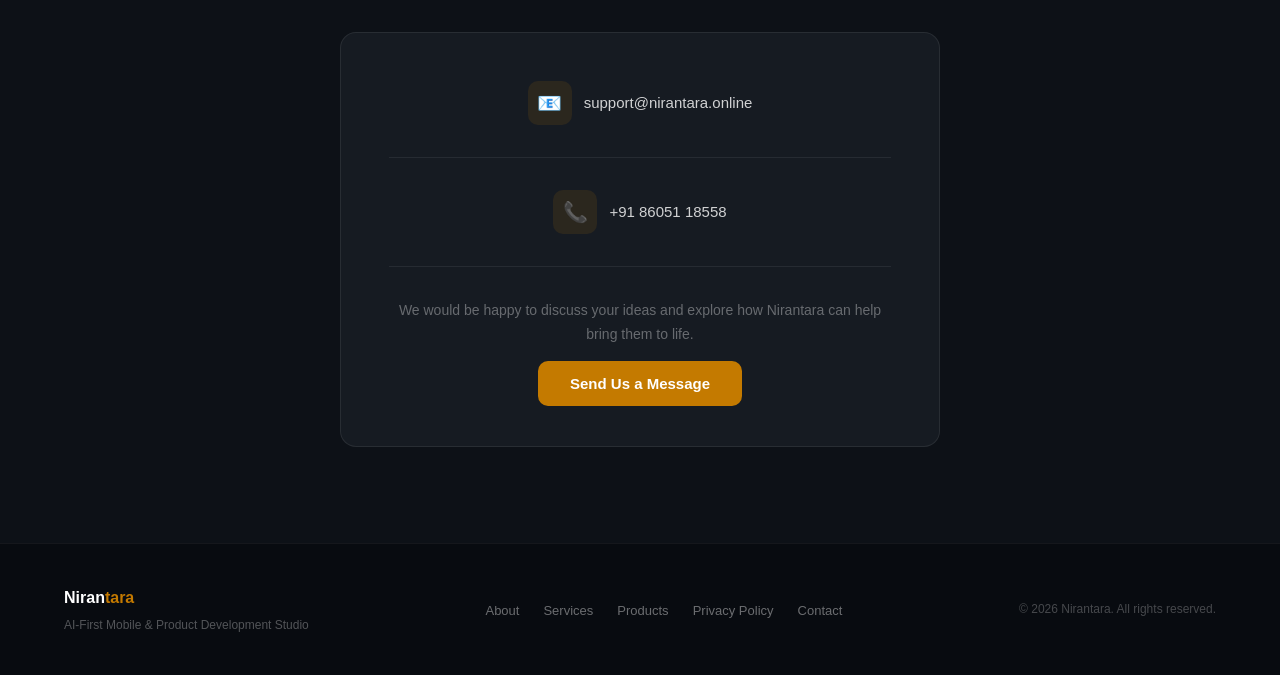
==== commit b5fd5d9b: "Restore landing page; move privacy policy to /privacy-policy/" ====
--- a/index.html
+++ b/index.html
@@ -1,381 +1,850 @@
 <!DOCTYPE html>
 <html lang="en">
 <head>
-<meta charset="UTF-8">
-<meta name="viewport" content="width=device-width, initial-scale=1.0">
-
-<title>Ashirvad Privacy Policy</title>
-
-<link href="https://fonts.googleapis.com/css2?family=Inter:wght@300;400;500;600&display=swap" rel="stylesheet">
-
-<style>
-
-body{
-font-family:'Inter',sans-serif;
-background:#fafafa;
-margin:0;
-color:#333;
-line-height:1.7;
-}
-
-.header{
-background:linear-gradient(135deg,#7c3aed,#f59e0b);
-color:white;
-text-align:center;
-padding:60px 20px;
-}
-
-.logo{
-width:70px;
-margin-bottom:12px;
-}
-
-.header h1{
-margin:0;
-font-size:34px;
-}
-
-.header p{
-margin-top:10px;
-opacity:0.9;
-}
-
-.container{
-max-width:720px;
-margin:auto;
-padding:40px 20px;
-}
-
-.card{
-background:white;
-padding:24px;
-border-radius:10px;
-margin-bottom:20px;
-box-shadow:0 2px 6px rgba(0,0,0,0.05);
-}
-
-h2{
-margin-top:0;
-}
-
-.toc a{
-display:block;
-padding:6px 0;
-text-decoration:none;
-color:#7c3aed;
-}
-
-.toc a:hover{
-text-decoration:underline;
-}
-
-ul{
-margin-left:20px;
-}
-
-.footer{
-text-align:center;
-padding:30px;
-font-size:14px;
-color:#777;
-}
-
-.footer a{
-color:#7c3aed;
-text-decoration:none;
-}
-
-.footer a:hover{
-text-decoration:underline;
-}
-
-</style>
+  <meta charset="UTF-8" />
+  <meta name="viewport" content="width=device-width, initial-scale=1.0" />
+  <meta name="description" content="Nirantara — AI-First Mobile & Product Development Studio. We build intelligent mobile applications, scalable digital products, and AI-powered platforms." />
+  <title>Nirantara — AI-First Mobile & Product Development Studio</title>
+  <style>
+    *, *::before, *::after { box-sizing: border-box; margin: 0; padding: 0; }
+
+    :root {
+      --brand: #C47A00;
+      --brand-dark: #8B5500;
+      --dark: #0D1117;
+      --dark2: #161B22;
+      --dark3: #1F2937;
+      --light: #F9FAFB;
+      --muted: #6B7280;
+      --border: #E5E7EB;
+      --white: #FFFFFF;
+      --radius: 12px;
+    }
+
+    html { scroll-behavior: smooth; }
+
+    body {
+      font-family: -apple-system, BlinkMacSystemFont, 'Segoe UI', Roboto, 'Helvetica Neue', sans-serif;
+      background: var(--white);
+      color: #111827;
+      line-height: 1.7;
+      -webkit-font-smoothing: antialiased;
+    }
+
+    /* ── NAV ── */
+    nav {
+      position: fixed;
+      top: 0; left: 0; right: 0;
+      z-index: 100;
+      background: rgba(13,17,23,0.95);
+      backdrop-filter: blur(12px);
+      border-bottom: 1px solid rgba(255,255,255,0.07);
+      padding: 0 5%;
+      height: 64px;
+      display: flex;
+      align-items: center;
+      justify-content: space-between;
+    }
+
+    .nav-logo {
+      font-size: 20px;
+      font-weight: 700;
+      color: var(--white);
+      text-decoration: none;
+      letter-spacing: -0.3px;
+    }
+
+    .nav-logo span { color: var(--brand); }
+
+    .nav-links {
+      display: flex;
+      gap: 32px;
+      list-style: none;
+    }
+
+    .nav-links a {
+      color: rgba(255,255,255,0.7);
+      text-decoration: none;
+      font-size: 14px;
+      font-weight: 500;
+      transition: color 0.2s;
+    }
+
+    .nav-links a:hover { color: var(--white); }
+
+    .nav-cta {
+      background: var(--brand);
+      color: var(--white) !important;
+      padding: 8px 20px;
+      border-radius: 8px;
+      font-weight: 600 !important;
+    }
+
+    .nav-cta:hover { background: var(--brand-dark); color: var(--white) !important; }
+
+    /* ── HERO ── */
+    .hero {
+      background: var(--dark);
+      min-height: 100vh;
+      display: flex;
+      flex-direction: column;
+      align-items: center;
+      justify-content: center;
+      text-align: center;
+      padding: 120px 5% 80px;
+      position: relative;
+      overflow: hidden;
+    }
+
+    .hero::before {
+      content: '';
+      position: absolute;
+      top: -200px; left: 50%;
+      transform: translateX(-50%);
+      width: 800px; height: 800px;
+      background: radial-gradient(ellipse, rgba(196,122,0,0.12) 0%, transparent 70%);
+      pointer-events: none;
+    }
+
+    .hero-badge {
+      display: inline-flex;
+      align-items: center;
+      gap: 8px;
+      background: rgba(196,122,0,0.12);
+      border: 1px solid rgba(196,122,0,0.3);
+      color: var(--brand);
+      font-size: 13px;
+      font-weight: 600;
+      padding: 6px 16px;
+      border-radius: 999px;
+      margin-bottom: 32px;
+      letter-spacing: 0.5px;
+      text-transform: uppercase;
+    }
+
+    .hero h1 {
+      font-size: clamp(36px, 6vw, 72px);
+      font-weight: 800;
+      color: var(--white);
+      letter-spacing: -1.5px;
+      line-height: 1.1;
+      margin-bottom: 12px;
+    }
+
+    .hero h1 span { color: var(--brand); }
+
+    .hero-sub {
+      font-size: clamp(18px, 2.5vw, 24px);
+      color: rgba(255,255,255,0.6);
+      font-weight: 400;
+      margin-bottom: 24px;
+      max-width: 640px;
+    }
+
+    .hero-desc {
+      font-size: 16px;
+      color: rgba(255,255,255,0.45);
+      max-width: 560px;
+      margin-bottom: 48px;
+      line-height: 1.8;
+    }
+
+    .hero-pills {
+      display: flex;
+      gap: 12px;
+      flex-wrap: wrap;
+      justify-content: center;
+      margin-bottom: 56px;
+    }
+
+    .hero-pill {
+      background: rgba(255,255,255,0.06);
+      border: 1px solid rgba(255,255,255,0.1);
+      color: rgba(255,255,255,0.8);
+      padding: 10px 20px;
+      border-radius: 999px;
+      font-size: 14px;
+      font-weight: 500;
+    }
+
+    .hero-actions {
+      display: flex;
+      gap: 16px;
+      flex-wrap: wrap;
+      justify-content: center;
+    }
+
+    .btn-primary {
+      background: var(--brand);
+      color: var(--white);
+      padding: 14px 32px;
+      border-radius: 10px;
+      text-decoration: none;
+      font-size: 15px;
+      font-weight: 600;
+      transition: background 0.2s, transform 0.15s;
+    }
+
+    .btn-primary:hover { background: var(--brand-dark); transform: translateY(-1px); }
+
+    .btn-ghost {
+      background: rgba(255,255,255,0.07);
+      border: 1px solid rgba(255,255,255,0.15);
+      color: var(--white);
+      padding: 14px 32px;
+      border-radius: 10px;
+      text-decoration: none;
+      font-size: 15px;
+      font-weight: 600;
+      transition: background 0.2s;
+    }
+
+    .btn-ghost:hover { background: rgba(255,255,255,0.12); }
+
+    /* ── SECTION BASE ── */
+    section { padding: 96px 5%; }
+
+    .section-label {
+      display: inline-block;
+      font-size: 12px;
+      font-weight: 700;
+      letter-spacing: 1.5px;
+      text-transform: uppercase;
+      color: var(--brand);
+      margin-bottom: 12px;
+    }
+
+    .section-title {
+      font-size: clamp(28px, 4vw, 42px);
+      font-weight: 800;
+      letter-spacing: -0.8px;
+      line-height: 1.2;
+      margin-bottom: 16px;
+      color: #111827;
+    }
+
+    .section-desc {
+      font-size: 17px;
+      color: var(--muted);
+      max-width: 640px;
+      line-height: 1.8;
+    }
+
+    .section-header { margin-bottom: 60px; }
+
+    .center { text-align: center; }
+    .center .section-desc { margin: 0 auto; }
+
+    /* ── ABOUT ── */
+    .about { background: var(--light); }
+
+    .about-grid {
+      display: grid;
+      grid-template-columns: 1fr 1fr;
+      gap: 64px;
+      align-items: center;
+      max-width: 1100px;
+      margin: 0 auto;
+    }
+
+    .about-text p {
+      font-size: 16px;
+      color: #374151;
+      margin-bottom: 16px;
+      line-height: 1.85;
+    }
+
+    .about-stats {
+      display: grid;
+      grid-template-columns: 1fr 1fr;
+      gap: 24px;
+    }
+
+    .stat-card {
+      background: var(--white);
+      border: 1px solid var(--border);
+      border-radius: var(--radius);
+      padding: 28px 24px;
+      text-align: center;
+    }
+
+    .stat-card .stat-num {
+      font-size: 36px;
+      font-weight: 800;
+      color: var(--brand);
+      letter-spacing: -1px;
+      line-height: 1;
+      margin-bottom: 6px;
+    }
+
+    .stat-card .stat-label {
+      font-size: 13px;
+      color: var(--muted);
+      font-weight: 500;
+    }
+
+    /* ── SERVICES ── */
+    .services-grid {
+      display: grid;
+      grid-template-columns: repeat(auto-fit, minmax(280px, 1fr));
+      gap: 24px;
+      max-width: 1200px;
+      margin: 0 auto;
+    }
+
+    .service-card {
+      background: var(--white);
+      border: 1px solid var(--border);
+      border-radius: var(--radius);
+      padding: 36px 32px;
+      transition: box-shadow 0.2s, border-color 0.2s;
+    }
+
+    .service-card:hover {
+      box-shadow: 0 8px 32px rgba(0,0,0,0.08);
+      border-color: rgba(196,122,0,0.3);
+    }
+
+    .service-icon {
+      width: 48px;
+      height: 48px;
+      background: rgba(196,122,0,0.1);
+      border-radius: 12px;
+      display: flex;
+      align-items: center;
+      justify-content: center;
+      font-size: 22px;
+      margin-bottom: 20px;
+    }
+
+    .service-card h3 {
+      font-size: 18px;
+      font-weight: 700;
+      margin-bottom: 12px;
+      color: #111827;
+    }
+
+    .service-card .desc {
+      font-size: 14px;
+      color: var(--muted);
+      margin-bottom: 16px;
+      line-height: 1.7;
+    }
+
+    .service-tags {
+      display: flex;
+      flex-wrap: wrap;
+      gap: 8px;
+      margin-top: 16px;
+    }
+
+    .tag {
+      background: var(--light);
+      border: 1px solid var(--border);
+      color: #374151;
+      font-size: 12px;
+      font-weight: 500;
+      padding: 4px 10px;
+      border-radius: 6px;
+    }
+
+    /* ── PRODUCTS ── */
+    .products { background: var(--dark); }
+
+    .products .section-title { color: var(--white); }
+    .products .section-desc { color: rgba(255,255,255,0.5); }
+    .products .section-label { color: var(--brand); }
+
+    .products-grid {
+      display: grid;
+      grid-template-columns: repeat(auto-fit, minmax(300px, 1fr));
+      gap: 24px;
+      max-width: 900px;
+      margin: 0 auto;
+    }
+
+    .product-card {
+      background: var(--dark2);
+      border: 1px solid rgba(255,255,255,0.08);
+      border-radius: var(--radius);
+      padding: 36px 32px;
+      transition: border-color 0.2s;
+    }
+
+    .product-card:hover { border-color: rgba(196,122,0,0.4); }
+
+    .product-badge {
+      display: inline-block;
+      background: rgba(196,122,0,0.15);
+      border: 1px solid rgba(196,122,0,0.3);
+      color: var(--brand);
+      font-size: 11px;
+      font-weight: 700;
+      padding: 3px 10px;
+      border-radius: 999px;
+      margin-bottom: 16px;
+      text-transform: uppercase;
+      letter-spacing: 0.5px;
+    }
+
+    .product-card h3 {
+      font-size: 22px;
+      font-weight: 700;
+      color: var(--white);
+      margin-bottom: 12px;
+    }
+
+    .product-card p {
+      font-size: 15px;
+      color: rgba(255,255,255,0.5);
+      line-height: 1.75;
+    }
+
+    .product-coming {
+      background: rgba(255,255,255,0.03);
+      border: 1px dashed rgba(255,255,255,0.1);
+      border-radius: var(--radius);
+      padding: 36px 32px;
+      display: flex;
+      align-items: center;
+      justify-content: center;
+    }
+
+    .product-coming p {
+      font-size: 14px;
+      color: rgba(255,255,255,0.25);
+      text-align: center;
+    }
+
+    /* ── WHY ── */
+    .why { background: var(--light); }
+
+    .why-grid {
+      display: grid;
+      grid-template-columns: repeat(auto-fit, minmax(220px, 1fr));
+      gap: 24px;
+      max-width: 1100px;
+      margin: 0 auto;
+    }
+
+    .why-card {
+      background: var(--white);
+      border: 1px solid var(--border);
+      border-radius: var(--radius);
+      padding: 32px 28px;
+    }
+
+    .why-icon {
+      font-size: 28px;
+      margin-bottom: 16px;
+    }
+
+    .why-card h3 {
+      font-size: 16px;
+      font-weight: 700;
+      margin-bottom: 8px;
+      color: #111827;
+    }
+
+    .why-card p {
+      font-size: 14px;
+      color: var(--muted);
+      line-height: 1.7;
+    }
+
+    /* ── ENGAGEMENT ── */
+    .engagement-grid {
+      display: grid;
+      grid-template-columns: repeat(auto-fit, minmax(220px, 1fr));
+      gap: 20px;
+      max-width: 1000px;
+      margin: 0 auto;
+    }
+
+    .engagement-card {
+      border: 1px solid var(--border);
+      border-radius: var(--radius);
+      padding: 28px 24px;
+      transition: border-color 0.2s, background 0.2s;
+    }
+
+    .engagement-card:hover {
+      background: var(--light);
+      border-color: rgba(196,122,0,0.3);
+    }
+
+    .engagement-card h3 {
+      font-size: 15px;
+      font-weight: 700;
+      color: #111827;
+      margin-bottom: 8px;
+    }
+
+    .engagement-card p {
+      font-size: 13px;
+      color: var(--muted);
+      line-height: 1.65;
+    }
+
+    /* ── CONTACT ── */
+    .contact { background: var(--dark); }
+
+    .contact .section-title { color: var(--white); }
+    .contact .section-desc { color: rgba(255,255,255,0.5); }
+    .contact .section-label { color: var(--brand); }
+
+    .contact-box {
+      max-width: 600px;
+      margin: 0 auto;
+      background: var(--dark2);
+      border: 1px solid rgba(255,255,255,0.08);
+      border-radius: 16px;
+      padding: 48px;
+      text-align: center;
+    }
+
+    .contact-item {
+      display: flex;
+      align-items: center;
+      justify-content: center;
+      gap: 12px;
+      margin-bottom: 20px;
+    }
+
+    .contact-item:last-child { margin-bottom: 0; }
+
+    .contact-icon {
+      font-size: 20px;
+      width: 44px;
+      height: 44px;
+      background: rgba(196,122,0,0.12);
+      border-radius: 10px;
+      display: flex;
+      align-items: center;
+      justify-content: center;
+      flex-shrink: 0;
+    }
+
+    .contact-item a {
+      color: rgba(255,255,255,0.8);
+      text-decoration: none;
+      font-size: 15px;
+      font-weight: 500;
+      transition: color 0.2s;
+    }
+
+    .contact-item a:hover { color: var(--brand); }
+
+    .contact-divider {
+      border: none;
+      border-top: 1px solid rgba(255,255,255,0.07);
+      margin: 32px 0;
+    }
+
+    .contact-cta-text {
+      font-size: 14px;
+      color: rgba(255,255,255,0.35);
+      margin-bottom: 24px;
+    }
+
+    /* ── FOOTER ── */
+    footer {
+      background: #080B10;
+      padding: 40px 5%;
+      display: flex;
+      align-items: center;
+      justify-content: space-between;
+      flex-wrap: wrap;
+      gap: 16px;
+      border-top: 1px solid rgba(255,255,255,0.05);
+    }
+
+    .footer-logo {
+      font-size: 16px;
+      font-weight: 700;
+      color: var(--white);
+      text-decoration: none;
+    }
+
+    .footer-logo span { color: var(--brand); }
+
+    .footer-tagline {
+      font-size: 12px;
+      color: rgba(255,255,255,0.3);
+      margin-top: 4px;
+    }
+
+    .footer-links {
+      display: flex;
+      gap: 24px;
+      list-style: none;
+    }
+
+    .footer-links a {
+      font-size: 13px;
+      color: rgba(255,255,255,0.4);
+      text-decoration: none;
+      transition: color 0.2s;
+    }
+
+    .footer-links a:hover { color: rgba(255,255,255,0.8); }
+
+    .footer-copy {
+      font-size: 12px;
+      color: rgba(255,255,255,0.25);
+    }
+
+    /* ── RESPONSIVE ── */
+    @media (max-width: 768px) {
+      nav { padding: 0 20px; }
+      .nav-links { display: none; }
+      section { padding: 72px 20px; }
+      .about-grid { grid-template-columns: 1fr; gap: 40px; }
+      .about-stats { grid-template-columns: 1fr 1fr; }
+      .contact-box { padding: 32px 24px; }
+      footer { flex-direction: column; text-align: center; align-items: center; }
+      .footer-links { flex-wrap: wrap; justify-content: center; }
+    }
+  </style>
 </head>
-
 <body>
 
-<div class="header">
-
-<img src="./logo.png" class="logo" alt="Ashirvad logo">
-
-<h1>Ashirvad Privacy Policy</h1>
-<p>Your spiritual journey is personal. We respect and protect your privacy.</p>
-<p>Last Updated: March 2026</p>
-
-</div>
-
-<div class="container">
-
-<div class="card toc">
-<h2>Contents</h2>
-
-<a href="#who">Who We Are</a>
-<a href="#device">Data Stored on Your Device</a>
-<a href="#retention">Data Retention</a>
-<a href="#sankalp">Sankalp Mode</a>
-<a href="#network">Network Connections</a>
-<a href="#permissions">App Permissions</a>
-<a href="#notifications">Notifications</a>
-<a href="#notcollect">What We Do Not Collect</a>
-<a href="#thirdparty">Third-Party Services</a>
-<a href="#children">Children’s Privacy</a>
-<a href="#changes">Changes to This Policy</a>
-<a href="#contact">Contact Us</a>
-
-</div>
-
-
-<div class="card" id="who">
-
-<h2>Who We Are</h2>
-
-<p>
-Ashirvad – Daily Blessings is a mobile application developed by <strong>Nirantara LLP</strong>.
-The app provides personalised Hindu deity blessings, mantra chanting, and daily spiritual guidance.
-</p>
-
-<p>
-Developer: Nirantara LLP<br>
-Website: <a href="https://nirantara.online">https://nirantara.online</a><br>
-Support: <a href="mailto:ashirvad.support@nirantara.online">ashirvad.support@nirantara.online</a>
-</p>
-
-</div>
-
-
-<div class="card" id="device">
-
-<h2>Data Stored on Your Device</h2>
-
-<p>
-Ashirvad is designed with a privacy-first approach. Most information is stored locally on your mobile device using the device’s local storage.
-</p>
-
-<p>This may include:</p>
-
-<ul>
-<li>Your selected deity (e.g. Ganesh, Shiva, Lakshmi)</li>
-<li>Your preferred prayer music</li>
-<li>Your display name (if entered)</li>
-<li>Your daily prayer streak and prayer history</li>
-<li>Your total prayer time</li>
-<li>Your preferred reminder time</li>
-<li>The list of apps selected for Sankalp Mode blocking</li>
-<li>Sankalp countdown progress if a session is interrupted</li>
-</ul>
-
-<p>
-This information remains stored only on your device and is not transmitted to our servers.
-</p>
-
-</div>
-
-
-<div class="card" id="retention">
-
-<h2>Data Retention</h2>
-
-<p>
-All preferences and prayer activity remain stored locally on your device until you uninstall the application or manually clear the application storage through your device settings.
-</p>
-
-</div>
-
-
-<div class="card" id="sankalp">
-
-<h2>Sankalp Mode</h2>
-
-<p>
-Ashirvad includes an optional feature called <strong>Sankalp Mode</strong>. This feature helps users build discipline by requiring a short prayer or countdown before opening selected apps.
-</p>
-
-<p>
-When enabled, the user can select specific applications that should trigger Sankalp Mode.
-</p>
-
-<p>
-To enable this functionality, the app may request permission to access application usage information on the device. This allows the app to detect when a selected application is opened.
-</p>
-
-<p>
-The list of selected apps and Sankalp session progress are stored locally on the device and are never transmitted to external servers.
-</p>
-
-</div>
-
-
-<div class="card" id="network">
-
-<h2>Network Connections</h2>
-
-<p>
-The application connects to backend services only to retrieve daily blessing content and related media.
-</p>
-
-<p>
-These requests may include:
-</p>
-
-<ul>
-<li>The selected deity name</li>
-<li>The current date</li>
-</ul>
-
-<p>
-The app may also load deity images from image hosting services (including Supabase Storage or other image hosting providers). These requests are used only to display images within the app.
-</p>
-
-<p>
-No personal identifiers or user information are transmitted with these requests.
-</p>
-
-<p>
-All connections are secured using HTTPS encryption.
-</p>
-
-</div>
-
-
-<div class="card" id="permissions">
-
-<h2>App Permissions</h2>
-
-<p>
-Ashirvad may request certain device permissions to enable specific features of the application.
-</p>
-
-<ul>
-<li><strong>Internet</strong> – used to retrieve daily blessing content and images</li>
-<li><strong>Notifications</strong> – used to send optional daily prayer reminders</li>
-<li><strong>Usage Access</strong> – used by Sankalp Mode to detect when selected apps are opened</li>
-<li><strong>Boot Completed</strong> – used to restore scheduled reminders after the device restarts</li>
-</ul>
-
-<p>
-These permissions are used only to enable app functionality and are not used to collect personal information.
-</p>
-
-</div>
-
-
-<div class="card" id="notifications">
-
-<h2>Notifications</h2>
-
-<p>
-If you grant notification permission, the app schedules a daily reminder locally on your device.
-</p>
-
-<p>
-Notification scheduling happens entirely on your device and no reminder data is transmitted externally.
-</p>
-
-<p>
-Notifications can be disabled at any time via your device’s notification settings.
-</p>
-
-</div>
-
-
-<div class="card" id="notcollect">
-
-<h2>What We Do Not Collect</h2>
-
-<ul>
-<li>No personal identifiers such as name, email address, or phone number</li>
-<li>No location tracking</li>
-<li>No advertising identifiers</li>
-<li>No analytics or tracking SDKs</li>
-<li>No user accounts</li>
-<li>No sale or sharing of personal data</li>
-</ul>
-
-</div>
-
-
-<div class="card" id="thirdparty">
-
-<h2>Third-Party Services</h2>
-
-<p>
-Ashirvad uses one infrastructure provider:
-</p>
-
-<p>
-<strong>Supabase</strong><br>
-Purpose: hosting blessing content database<br>
-Data transmitted: selected deity name and current date only<br>
-Privacy Policy:
-<a href="https://supabase.com/privacy">https://supabase.com/privacy</a>
-</p>
-
-<p>
-No advertising networks, analytics services, or tracking tools are used.
-</p>
-
-</div>
-
-
-<div class="card" id="children">
-
-<h2>Children’s Privacy</h2>
-
-<p>
-Ashirvad is suitable for users of all ages. The application does not collect personal information from any users, including children under the age of 13.
-</p>
-
-<p>
-All user preferences, prayer activity, and settings are stored locally on the user's device and are not transmitted to external servers.
-</p>
-
-<p>
-If you have questions about privacy or data practices in the Ashirvad app, please contact us at
-<a href="mailto:ashirvad.support@nirantara.online">ashirvad.support@nirantara.online</a>.
-</p>
-
-</div>
-
-
-<div class="card" id="changes">
-
-<h2>Changes to This Policy</h2>
-
-<p>
-We may update this Privacy Policy from time to time. When changes occur,
-the “Last Updated” date at the top of this page will be revised.
-</p>
-
-<p>
-Continued use of the application indicates acceptance of the updated policy.
-</p>
-
-</div>
-
-
-<div class="card" id="contact">
-
-<h2>Contact Us</h2>
-
-<p>If you have questions regarding this Privacy Policy or the Ashirvad application:</p>
-
-<p>
-<strong>Nirantara LLP</strong><br>
-Website: <a href="https://nirantara.online">https://nirantara.online</a><br>
-Email: <a href="mailto:ashirvad.support@nirantara.online">ashirvad.support@nirantara.online</a>
-</p>
-
-</div>
-
-</div>
-
-
-<div class="footer">
-
-<p>© 2026 Nirantara LLP</p>
-<p><a href="https://nirantara.online">nirantara.online</a></p>
-
-</div>
+<!-- NAV -->
+<nav>
+  <a href="#" class="nav-logo">Niran<span>tara</span></a>
+  <ul class="nav-links">
+    <li><a href="#about">About</a></li>
+    <li><a href="#services">Services</a></li>
+    <li><a href="#products">Products</a></li>
+    <li><a href="#contact" class="nav-cta">Contact Us</a></li>
+  </ul>
+</nav>
+
+<!-- HERO -->
+<section class="hero">
+  <div class="hero-badge">✦ AI-First Studio</div>
+  <h1>Build Smarter.<br><span>Ship Faster.</span></h1>
+  <p class="hero-sub">AI-First Mobile &amp; Product Development Studio</p>
+  <p class="hero-desc">We build intelligent mobile applications, scalable digital products, and AI-powered platforms for startups and enterprises. From idea to launch.</p>
+  <div class="hero-pills">
+    <span class="hero-pill">🚀 Mobile Apps</span>
+    <span class="hero-pill">🤖 AI-Driven Solutions</span>
+    <span class="hero-pill">⚙️ Scalable Platforms</span>
+  </div>
+  <div class="hero-actions">
+    <a href="#contact" class="btn-primary">Work With Us</a>
+    <a href="#services" class="btn-ghost">See What We Do</a>
+  </div>
+</section>
+
+<!-- ABOUT -->
+<section class="about" id="about">
+  <div class="about-grid">
+    <div class="about-text">
+      <span class="section-label">About Nirantara</span>
+      <h2 class="section-title">Engineering the Future,<br>One Product at a Time</h2>
+      <p>Nirantara is an AI-first product engineering company focused on building modern mobile applications and intelligent digital platforms.</p>
+      <p>We work with startups, founders, and enterprises to transform ideas into scalable products by combining strong engineering practices with artificial intelligence.</p>
+      <p>Our expertise spans mobile development, cloud platforms, AI integration, and end-to-end product delivery — whether you are launching a new product or modernizing an existing platform.</p>
+    </div>
+    <div class="about-stats">
+      <div class="stat-card">
+        <div class="stat-num">AI</div>
+        <div class="stat-label">First Thinking</div>
+      </div>
+      <div class="stat-card">
+        <div class="stat-num">MVP</div>
+        <div class="stat-label">to Production</div>
+      </div>
+      <div class="stat-card">
+        <div class="stat-num">End</div>
+        <div class="stat-label">to End Delivery</div>
+      </div>
+      <div class="stat-card">
+        <div class="stat-num">Full</div>
+        <div class="stat-label">Stack Engineering</div>
+      </div>
+    </div>
+  </div>
+</section>
+
+<!-- SERVICES -->
+<section id="services">
+  <div class="section-header center">
+    <span class="section-label">What We Do</span>
+    <h2 class="section-title">Built for Scale. Designed for Impact.</h2>
+    <p class="section-desc">Four core capabilities that take your product from concept to production-grade platform.</p>
+  </div>
+  <div class="services-grid">
+
+    <div class="service-card">
+      <div class="service-icon">🤖</div>
+      <h3>AI-First Product Development</h3>
+      <p class="desc">We design and build intelligent products that integrate AI capabilities from day one — not as an afterthought.</p>
+      <div class="service-tags">
+        <span class="tag">AI-enabled apps</span>
+        <span class="tag">LLM integration</span>
+        <span class="tag">AI workflows</span>
+        <span class="tag">Intelligent automation</span>
+      </div>
+    </div>
+
+    <div class="service-card">
+      <div class="service-icon">📱</div>
+      <h3>Mobile App Development</h3>
+      <p class="desc">Modern mobile applications with exceptional user experience, scalable architecture, and secure backend integration.</p>
+      <div class="service-tags">
+        <span class="tag">React Native</span>
+        <span class="tag">Android &amp; iOS</span>
+        <span class="tag">Cross-platform</span>
+        <span class="tag">Backend integration</span>
+      </div>
+    </div>
+
+    <div class="service-card">
+      <div class="service-icon">⚙️</div>
+      <h3>Product Engineering</h3>
+      <p class="desc">End-to-end product development from concept to launch — architecture, infrastructure, APIs, and more.</p>
+      <div class="service-tags">
+        <span class="tag">Product architecture</span>
+        <span class="tag">Cloud infrastructure</span>
+        <span class="tag">API platforms</span>
+        <span class="tag">Fintech integrations</span>
+      </div>
+    </div>
+
+    <div class="service-card">
+      <div class="service-icon">🚀</div>
+      <h3>Startup Technology Partner</h3>
+      <p class="desc">We work with founders as a long-term technology partner — from first idea to scaling your user base.</p>
+      <div class="service-tags">
+        <span class="tag">MVP development</span>
+        <span class="tag">Rapid prototyping</span>
+        <span class="tag">Launch strategy</span>
+        <span class="tag">Scaling platforms</span>
+      </div>
+    </div>
+
+  </div>
+</section>
+
+<!-- PRODUCTS -->
+<section class="products" id="products">
+  <div class="section-header center">
+    <span class="section-label">Our Products</span>
+    <h2 class="section-title" style="color:#fff;">We Also Build Our Own</h2>
+    <p class="section-desc">Alongside client work, we design and launch digital products of our own.</p>
+  </div>
+  <div class="products-grid">
+
+    <div class="product-card">
+      <span class="product-badge">Live on Android</span>
+      <h3>🙏 Ashirvad</h3>
+      <p>A spiritual mobile application delivering daily divine blessings, festival reminders, and sacred messages from Hindu deities — designed to bring peace and devotion to everyday life.</p>
+    </div>
+
+    <div class="product-coming">
+      <p>✦ More products<br>currently in development</p>
+    </div>
+
+  </div>
+</section>
+
+<!-- WHY -->
+<section class="why" id="why">
+  <div class="section-header center">
+    <span class="section-label">Why Nirantara</span>
+    <h2 class="section-title">How We Think. How We Work.</h2>
+  </div>
+  <div class="why-grid">
+    <div class="why-card">
+      <div class="why-icon">🤖</div>
+      <h3>AI-First Thinking</h3>
+      <p>We design products that incorporate artificial intelligence from the foundation, not as a bolt-on feature.</p>
+    </div>
+    <div class="why-card">
+      <div class="why-icon">🎯</div>
+      <h3>Product Mindset</h3>
+      <p>We think like product builders, not just developers. Every decision is tied to user outcomes and business impact.</p>
+    </div>
+    <div class="why-card">
+      <div class="why-icon">📐</div>
+      <h3>Scalable Architecture</h3>
+      <p>Systems designed to grow from startup scale to global platforms without painful rewrites.</p>
+    </div>
+    <div class="why-card">
+      <div class="why-icon">⚡</div>
+      <h3>Rapid Development</h3>
+      <p>Lean development process enabling faster product launches without sacrificing quality or security.</p>
+    </div>
+  </div>
+</section>
+
+<!-- ENGAGEMENT -->
+<section id="engagement">
+  <div class="section-header center">
+    <span class="section-label">Engagement Models</span>
+    <h2 class="section-title">Flexible Ways to Work Together</h2>
+    <p class="section-desc">We adapt to how you need to work — whether you need a full team or targeted expertise.</p>
+  </div>
+  <div class="engagement-grid">
+    <div class="engagement-card">
+      <h3>🤝 Product Development Partner</h3>
+      <p>End-to-end product development from discovery through to launch and iteration.</p>
+    </div>
+    <div class="engagement-card">
+      <h3>👥 Dedicated Engineering Team</h3>
+      <p>A remote product engineering team embedded with your organisation.</p>
+    </div>
+    <div class="engagement-card">
+      <h3>⚡ MVP Development</h3>
+      <p>Fast, focused MVP development for startups that need to move quickly and validate early.</p>
+    </div>
+    <div class="engagement-card">
+      <h3>🗺️ Technology Consulting</h3>
+      <p>Architecture reviews, product strategy guidance, and technology roadmap planning.</p>
+    </div>
+  </div>
+</section>
+
+<!-- CONTACT -->
+<section class="contact" id="contact">
+  <div class="section-header center">
+    <span class="section-label">Contact Us</span>
+    <h2 class="section-title">Let's Build Something Together</h2>
+    <p class="section-desc">Interested in working with us or building your next digital product? We'd love to hear from you.</p>
+  </div>
+  <div class="contact-box">
+    <div class="contact-item">
+      <div class="contact-icon">📧</div>
+      <a href="mailto:support@nirantara.online">support@nirantara.online</a>
+    </div>
+    <hr class="contact-divider" />
+    <div class="contact-item">
+      <div class="contact-icon">📞</div>
+      <a href="tel:+918605118558">+91 86051 18558</a>
+    </div>
+    <hr class="contact-divider" />
+    <p class="contact-cta-text">We would be happy to discuss your ideas and explore how Nirantara can help bring them to life.</p>
+    <a href="mailto:support@nirantara.online" class="btn-primary">Send Us a Message</a>
+  </div>
+</section>
+
+<!-- FOOTER -->
+<footer>
+  <div>
+    <a href="#" class="footer-logo">Niran<span>tara</span></a>
+    <p class="footer-tagline">AI-First Mobile &amp; Product Development Studio</p>
+  </div>
+  <ul class="footer-links">
+    <li><a href="#about">About</a></li>
+    <li><a href="#services">Services</a></li>
+    <li><a href="#products">Products</a></li>
+    <li><a href="/ashirvad/privacy/">Privacy Policy</a></li>
+    <li><a href="mailto:support@nirantara.online">Contact</a></li>
+  </ul>
+  <p class="footer-copy">© 2026 Nirantara. All rights reserved.</p>
+</footer>
 
 </body>
-</html>+</html>
